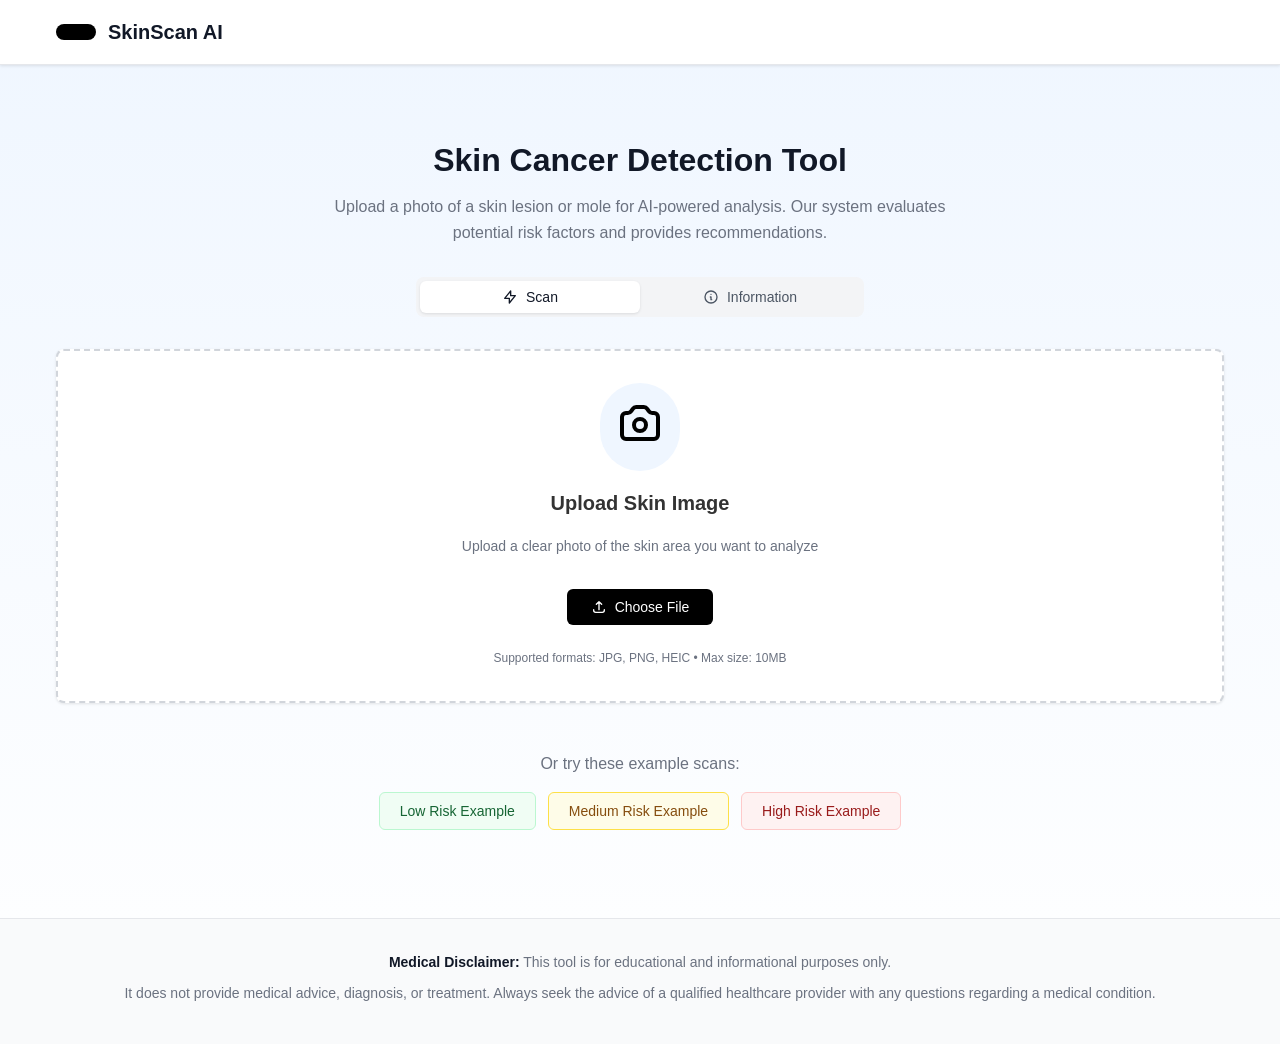
==== frontend/index.html @ e93bbe7e "backend backend is working" ====
<!DOCTYPE html>
<html lang="en">
<head>
    <meta charset="UTF-8">
    <meta name="viewport" content="width=device-width, initial-scale=1.0">
    <title>SkinScan AI - Skin Cancer Detection Tool</title>
    <link rel="stylesheet" href="main.css">
    <link rel='stylesheet' href='https://cdn-uicons.flaticon.com/3.0.0/uicons-thin-rounded/css/uicons-thin-rounded.css'>
    
    
</head>
<body>
    <!-- Header -->
    <header>
        <div class="container">
            <div class="header-content">
                <div class="logo-icon">
                    <i class="fi fi-tr-heart-rate"></i>
                </div>
                <div class="logo-text">
                    <h1>SkinScan AI</h1>
                    <!-- <p>Early Detection, Better Protection</p> -->
                </div>
            </div>
        </div>
    </header>

    <!-- Main Content -->
    <main class="container">
        <div class="page-header">
            <h2>Skin Cancer Detection Tool</h2>
            <p>Upload a photo of a skin lesion or mole for AI-powered analysis. Our system evaluates potential risk factors and provides recommendations.</p>
        </div>

        <div class="tabs">
            <!-- Tab List -->
            <div class="tab-list">
                <button class="tab-button active" data-tab="scan">
                    <svg fill="none" viewBox="0 0 24 24" stroke="currentColor">
                        <path stroke-linecap="round" stroke-linejoin="round" stroke-width="2" d="M13 10V3L4 14h7v7l9-11h-7z" />
                    </svg>
                    Scan
                </button>
                <button class="tab-button" data-tab="info">
                    <svg fill="none" viewBox="0 0 24 24" stroke="currentColor">
                        <path stroke-linecap="round" stroke-linejoin="round" stroke-width="2" d="M13 16h-1v-4h-1m1-4h.01M21 12a9 9 0 11-18 0 9 9 0 0118 0z" />
                    </svg>
                    Information
                </button>
            </div>

            <!-- Scan Tab Content -->
            <div class="tab-content active" id="scan-tab">
                <!-- Upload Section -->
                <div class="card upload-card">
                    <div class="upload-content">
                        <div class="upload-icon-wrapper">
                            <svg fill="none" viewBox="0 0 24 24" stroke="currentColor">
                                <path stroke-linecap="round" stroke-linejoin="round" stroke-width="2" d="M3 9a2 2 0 012-2h.93a2 2 0 001.664-.89l.812-1.22A2 2 0 0110.07 4h3.86a2 2 0 011.664.89l.812 1.22A2 2 0 0018.07 7H19a2 2 0 012 2v9a2 2 0 01-2 2H5a2 2 0 01-2-2V9z" />
                                <path stroke-linecap="round" stroke-linejoin="round" stroke-width="2" d="M15 13a3 3 0 11-6 0 3 3 0 016 0z" />
                            </svg>
                        </div>
                        <div class="upload-text">
                            <h3>Upload Skin Image</h3>
                            <p>Upload a clear photo of the skin area you want to analyze</p>
                        </div>
                        <label for="file-upload">
                            <button class="upload-button" id="upload-btn">
                                <svg fill="none" viewBox="0 0 24 24" stroke="currentColor">
                                    <path stroke-linecap="round" stroke-linejoin="round" stroke-width="2" d="M4 16v1a3 3 0 003 3h10a3 3 0 003-3v-1m-4-8l-4-4m0 0L8 8m4-4v12" />
                                </svg>
                                <span id="upload-btn-text">Choose File</span>
                            </button>
                        </label>
                        <input type="file" id="file-upload" accept="image/*" style="display: none;">
                        <p class="upload-info">Supported formats: JPG, PNG, HEIC • Max size: 10MB</p>
                    </div>
                </div>

                <!-- Example Buttons -->
                <div class="example-section" id="example-section">
                    <p>Or try these example scans:</p>
                    <div class="example-buttons">
                        <button class="example-button low" onclick="loadExample(0)">Low Risk Example</button>
                        <button class="example-button medium" onclick="loadExample(1)">Medium Risk Example</button>
                        <button class="example-button high" onclick="loadExample(2)">High Risk Example</button>
                    </div>
                </div>

                <!-- Loading Spinner -->
                <div id="loading-spinner" class="hidden">
                    <div class="spinner"></div>
                </div>

                <!-- Results Section -->
                <div id="results-section" class="hidden">
                    <!-- Results will be inserted here by JavaScript -->
                </div>
            </div>

            <!-- Info Tab Content -->
            <div class="tab-content" id="info-tab">
                <div class="space-y-6">
                    <!-- ABCDE Rule Card -->
                    <div class="card">
                        <h3>Understanding the ABCDE Rule</h3>
                        <p style="font-size: 0.875rem; color: #6b7280; margin-bottom: 1rem;">Use these warning signs to identify potentially dangerous moles:</p>
                        <div class="abcde-list">
                            <div class="abcde-item">
                                <div class="abcde-letter">A</div>
                                <div class="abcde-content">
                                    <div class="title">Asymmetry</div>
                                    <p class="description">One half of the mole doesn't match the other half</p>
                                </div>
                            </div>
                            <div class="abcde-item">
                                <div class="abcde-letter">B</div>
                                <div class="abcde-content">
                                    <div class="title">Border</div>
                                    <p class="description">Edges are irregular, ragged, notched, or blurred</p>
                                </div>
                            </div>
                            <div class="abcde-item">
                                <div class="abcde-letter">C</div>
                                <div class="abcde-content">
                                    <div class="title">Color</div>
                                    <p class="description">Color is not uniform and may include shades of brown, black, pink, red, white, or blue</p>
                                </div>
                            </div>
                            <div class="abcde-item">
                                <div class="abcde-letter">D</div>
                                <div class="abcde-content">
                                    <div class="title">Diameter</div>
                                    <p class="description">Spot is larger than 6mm across (about ¼ inch – the size of a pencil eraser)</p>
                                </div>
                            </div>
                            <div class="abcde-item">
                                <div class="abcde-letter">E</div>
                                <div class="abcde-content">
                                    <div class="title">Evolving</div>
                                    <p class="description">Mole is changing in size, shape, or color</p>
                                </div>
                            </div>
                        </div>
                    </div>

                    <!-- Prevention Tips Card -->
                    <div class="card">
                        <h3>Prevention Tips</h3>
                        <div class="prevention-grid">
                            <div class="prevention-item">
                                <div class="prevention-icon">
                                    <svg fill="none" viewBox="0 0 24 24" stroke="currentColor">
                                        <path stroke-linecap="round" stroke-linejoin="round" stroke-width="2" d="M12 3v1m0 16v1m9-9h-1M4 12H3m15.364 6.364l-.707-.707M6.343 6.343l-.707-.707m12.728 0l-.707.707M6.343 17.657l-.707.707M16 12a4 4 0 11-8 0 4 4 0 018 0z" />
                                    </svg>
                                </div>
                                <div class="prevention-content">
                                    <div class="title">Sun Protection</div>
                                    <p class="tip">Use broad-spectrum sunscreen with SPF 30+ daily</p>
                                </div>
                            </div>
                            <div class="prevention-item">
                                <div class="prevention-icon">
                                    <svg fill="none" viewBox="0 0 24 24" stroke="currentColor">
                                        <path stroke-linecap="round" stroke-linejoin="round" stroke-width="2" d="M9 12l2 2 4-4m5.618-4.016A11.955 11.955 0 0112 2.944a11.955 11.955 0 01-8.618 3.04A12.02 12.02 0 003 9c0 5.591 3.824 10.29 9 11.622 5.176-1.332 9-6.03 9-11.622 0-1.042-.133-2.052-.382-3.016z" />
                                    </svg>
                                </div>
                                <div class="prevention-content">
                                    <div class="title">Protective Clothing</div>
                                    <p class="tip">Wear hats, sunglasses, and long-sleeved clothing</p>
                                </div>
                            </div>
                            <div class="prevention-item">
                                <div class="prevention-icon">
                                    <svg fill="none" viewBox="0 0 24 24" stroke="currentColor">
                                        <path stroke-linecap="round" stroke-linejoin="round" stroke-width="2" d="M15 12a3 3 0 11-6 0 3 3 0 016 0z" />
                                        <path stroke-linecap="round" stroke-linejoin="round" stroke-width="2" d="M2.458 12C3.732 7.943 7.523 5 12 5c4.478 0 8.268 2.943 9.542 7-1.274 4.057-5.064 7-9.542 7-4.477 0-8.268-2.943-9.542-7z" />
                                    </svg>
                                </div>
                                <div class="prevention-content">
                                    <div class="title">Regular Checks</div>
                                    <p class="tip">Perform monthly self-exams and annual dermatologist visits</p>
                                </div>
                            </div>
                            <div class="prevention-item">
                                <div class="prevention-icon">
                                    <svg fill="none" viewBox="0 0 24 24" stroke="currentColor">
                                        <path stroke-linecap="round" stroke-linejoin="round" stroke-width="2" d="M12 9v2m0 4h.01m-6.938 4h13.856c1.54 0 2.502-1.667 1.732-3L13.732 4c-.77-1.333-2.694-1.333-3.464 0L3.34 16c-.77 1.333.192 3 1.732 3z" />
                                    </svg>
                                </div>
                                <div class="prevention-content">
                                    <div class="title">Avoid Peak Hours</div>
                                    <p class="tip">Stay in shade during 10am-4pm when UV rays are strongest</p>
                                </div>
                            </div>
                        </div>
                    </div>

                    <!-- FAQ Card -->
                    <div class="card">
                        <h3>Frequently Asked Questions</h3>
                        <div class="accordion">
                            <div class="accordion-item">
                                <button class="accordion-button">
                                    <span>How accurate is this detection tool?</span>
                                    <svg fill="none" viewBox="0 0 24 24" stroke="currentColor">
                                        <path stroke-linecap="round" stroke-linejoin="round" stroke-width="2" d="M19 9l-7 7-7-7" />
                                    </svg>
                                </button>
                                <div class="accordion-content">
                                    <div class="accordion-content-inner">
                                        This is a demonstration tool using simulated analysis. Real skin cancer detection requires advanced AI models trained on medical datasets. Always consult a healthcare professional for accurate diagnosis.
                                    </div>
                                </div>
                            </div>
                            <div class="accordion-item">
                                <button class="accordion-button">
                                    <span>When should I see a dermatologist?</span>
                                    <svg fill="none" viewBox="0 0 24 24" stroke="currentColor">
                                        <path stroke-linecap="round" stroke-linejoin="round" stroke-width="2" d="M19 9l-7 7-7-7" />
                                    </svg>
                                </button>
                                <div class="accordion-content">
                                    <div class="accordion-content-inner">
                                        See a dermatologist immediately if you notice any new, changing, or unusual spots on your skin, especially if they exhibit any of the ABCDE warning signs. Early detection is crucial for successful treatment.
                                    </div>
                                </div>
                            </div>
                            <div class="accordion-item">
                                <button class="accordion-button">
                                    <span>What types of skin cancer exist?</span>
                                    <svg fill="none" viewBox="0 0 24 24" stroke="currentColor">
                                        <path stroke-linecap="round" stroke-linejoin="round" stroke-width="2" d="M19 9l-7 7-7-7" />
                                    </svg>
                                </button>
                                <div class="accordion-content">
                                    <div class="accordion-content-inner">
                                        The most common types are Basal Cell Carcinoma (BCC), Squamous Cell Carcinoma (SCC), and Melanoma. Melanoma is the most dangerous but highly treatable when caught early. Regular screenings are essential for early detection.
                                    </div>
                                </div>
                            </div>
                        </div>
                    </div>
                </div>
            </div>
        </div>
    </main>
    <!-- Footer -->
    <footer>
        <div class="container">
            <div class="footer-content">
                <p><strong>Medical Disclaimer:</strong> This tool is for educational and informational purposes only.</p>
                <p>It does not provide medical advice, diagnosis, or treatment. Always seek the advice of a qualified healthcare provider with any questions regarding a medical condition.</p>
            </div>
        </div>
    </footer>
    <script src="script.js"></script>
</body>
</html>
---- frontend/main.css ----
* {
            margin: 0;
            padding: 0;
            box-sizing: border-box;
        }

        body {
            font-family: -apple-system, BlinkMacSystemFont, 'Segoe UI', Roboto, 'Helvetica Neue', Arial, sans-serif;
            line-height: 1.6;
            color: #333;
            background: linear-gradient(180deg, #eff6ff 0%, #ffffff 100%);
            min-height: 100vh;
        }

        .container {
            max-width: 1200px;
            margin: 0 auto;
            padding: 0 1rem;
        }

        /* Header */
        header {
            background: white;
            border-bottom: 1px solid #e5e7eb;
            position: sticky;
            top: 0;
            z-index: 100;
            box-shadow: 0 1px 3px rgba(0, 0, 0, 0.1);
        }

        .header-content {
            display: flex;
            align-items: center;
            gap: 0.75rem;
            padding: 1rem 0;
        }

        .logo-icon {
            padding: 0.5rem;
            background: #000000;
            color: white;
            border-radius: 0.5rem;
            display: flex;
            align-items: center;
            justify-content: center;
            width: 2.5rem;
        }
        
        .logo-text h1 {
            font-size: 1.25rem;
            color: #111827;
        }

        .logo-text p {
            font-size: 0.75rem;
            color: #6b7280;
        }

        /* Main Content */
        main {
            padding: 2rem 0;
        }

        .page-header {
            margin-top: 70px;
            text-align: center;
            margin-bottom: 2rem;
        }

        .page-header h2 {
            font-size: 2rem;
            margin-bottom: 0.5rem;
            color: #111827;
        }

        .page-header p {
            color: #6b7280;
            max-width: 42rem;
            margin: 0 auto;
        }

        /* Tabs */
        .tabs {
            margin: 2rem 0;
        }

        .tab-list {
            display: grid;
            grid-template-columns: repeat(2, 1fr);
            max-width: 28rem;
            margin: 0 auto 2rem;
            background: #f3f4f6;
            border-radius: 0.5rem;
            padding: 0.25rem;
        }

        .tab-button {
            padding: 0.5rem 1rem;
            border: none;
            background: transparent;
            cursor: pointer;
            border-radius: 0.375rem;
            font-size: 0.875rem;
            display: flex;
            align-items: center;
            justify-content: center;
            gap: 0.5rem;
            transition: all 0.2s;
            color: #4b5563;
        }

        .tab-button svg {
            width: 1rem;
            height: 1rem;
        }

        .tab-button.active {
            background: white;
            color: #111827;
            box-shadow: 0 1px 3px rgba(0, 0, 0, 0.1);
        }

        .tab-content {
            display: none;
        }

        .tab-content.active {
            display: block;
        }

        /* Cards */
        .card {
            background: white;
            border-radius: 0.5rem;
            box-shadow: 0 1px 3px rgba(0, 0, 0, 0.1);
            border: 1px solid #e5e7eb;
            padding: 1.5rem;
            margin-bottom: 1.5rem;
        }

        /* Upload Section */
        .upload-card {
            border: 2px dashed #d1d5db;
            padding: 2rem;
        }

        .upload-content {
            display: flex;
            flex-direction: column;
            align-items: center;
            justify-content: center;
            gap: 1rem;
        }

        .upload-icon-wrapper {
            padding: 1rem;
            background: #eff6ff;
            border-radius: 9999px;
        }

        .upload-icon-wrapper svg {
            width: 3rem;
            height: 3rem;
            color: #000000;
        }

        .upload-text {
            text-align: center;
        }

        .upload-text h3 {
            font-size: 1.25rem;
            margin-bottom: 0.5rem;
        }

        .upload-text p {
            font-size: 0.875rem;
            color: #6b7280;
            margin-bottom: 1rem;
        }

        .upload-button {
            padding: 0.625rem 1.5rem;
            background: #000000;
            color: white;
            border: none;
            border-radius: 0.375rem;
            font-size: 0.875rem;
            cursor: pointer;
            display: inline-flex;
            align-items: center;
            gap: 0.5rem;
            transition: background 0.2s;
        }

        .upload-button:hover {
            background: #555555;
            color: #ffffff;
        }

        .upload-button:disabled {
            opacity: 0.6;
            cursor: not-allowed;
        }

        .upload-button svg {
            width: 1rem;
            height: 1rem;
        }

        .upload-info {
            font-size: 0.75rem;
            color: #6b7280;
            margin-top: 0.5rem;
        }

        /* Example Buttons */
        .example-section {
            text-align: center;
            padding: 1.5rem 0;
        }

        .example-section p {
            color: #6b7280;
            margin-bottom: 1rem;
        }

        .example-buttons {
            display: flex;
            flex-wrap: wrap;
            justify-content: center;
            gap: 0.75rem;
        }

        .example-button {
            padding: 0.625rem 1.25rem;
            border: 1px solid;
            border-radius: 0.375rem;
            background: white;
            cursor: pointer;
            font-size: 0.875rem;
            transition: all 0.2s;
        }

        .example-button.low {
            background: #f0fdf4;
            border-color: #bbf7d0;
            color: #166534;
        }

        .example-button.low:hover {
            background: #dcfce7;
        }

        .example-button.medium {
            background: #fefce8;
            border-color: #fde047;
            color: #854d0e;
        }

        .example-button.medium:hover {
            background: #fef9c3;
        }

        .example-button.high {
            background: #fef2f2;
            border-color: #fecaca;
            color: #991b1b;
        }

        .example-button.high:hover {
            background: #fee2e2;
        }

        /* Analysis Results */
        .results-grid {
            display: grid;
            grid-template-columns: 1fr;
            gap: 1.5rem;
            margin-bottom: 1.5rem;
        }

        @media (min-width: 768px) {
            .results-grid {
                grid-template-columns: repeat(2, 1fr);
            }
        }

        .results-image {
            width: 100%;
            height: 16rem;
            object-fit: cover;
            border-radius: 0.5rem;
            border: 1px solid #e5e7eb;
        }

        .results-details {
            display: flex;
            flex-direction: column;
            gap: 1rem;
        }

        .risk-header {
            display: flex;
            align-items: center;
            justify-content: space-between;
            margin-bottom: 0.5rem;
        }

        .risk-header span {
            font-size: 0.875rem;
        }

        .badge {
            padding: 0.25rem 0.75rem;
            border-radius: 0.25rem;
            font-size: 0.75rem;
            font-weight: 600;
        }

        .badge.low {
            background: #dcfce7;
            color: #166534;
        }

        .badge.medium,
        .badge.high {
            background: #fee2e2;
            color: #991b1b;
        }

        .risk-box {
            padding: 1rem;
            border-radius: 0.5rem;
            border: 2px solid;
            display: flex;
            align-items: center;
            gap: 0.75rem;
        }

        .risk-box.low {
            background: #f0fdf4;
            border-color: #bbf7d0;
            color: #166534;
        }

        .risk-box.medium {
            background: #fefce8;
            border-color: #fde047;
            color: #854d0e;
        }

        .risk-box.high {
            background: #fef2f2;
            border-color: #fecaca;
            color: #991b1b;
        }

        .risk-box svg {
            width: 1.25rem;
            height: 1.25rem;
        }

        .confidence-bar {
            margin-bottom: 0.5rem;
        }

        .confidence-header {
            display: flex;
            justify-content: space-between;
            margin-bottom: 0.5rem;
            font-size: 0.875rem;
        }

        .progress-bar {
            width: 100%;
            height: 0.5rem;
            background: #e5e7eb;
            border-radius: 9999px;
            overflow: hidden;
        }

        .progress-fill {
            height: 100%;
            background: #2563eb;
            transition: width 0.5s ease;
        }

        .features span {
            font-size: 0.875rem;
            display: block;
            margin-bottom: 0.5rem;
        }

        .features-tags {
            display: flex;
            flex-wrap: wrap;
            gap: 0.5rem;
        }

        .feature-tag {
            padding: 0.375rem 0.75rem;
            background: white;
            border: 1px solid #d1d5db;
            border-radius: 0.25rem;
            font-size: 0.875rem;
        }

        /* Alert */
        .alert {
            padding: 1rem;
            border-radius: 0.5rem;
            border: 1px solid;
            margin-bottom: 1.5rem;
            display: flex;
            gap: 0.75rem;
        }

        .alert svg {
            width: 1rem;
            height: 1rem;
            flex-shrink: 0;
            margin-top: 0.125rem;
        }

        .alert-content h4 {
            font-size: 0.875rem;
            margin-bottom: 0.25rem;
            font-weight: 600;
        }

        .alert-content p {
            font-size: 0.875rem;
        }

        .alert.info {
            background: #eff6ff;
            border-color: #bfdbfe;
            color: #1e40af;
        }

        .alert.warning {
            background: #fef2f2;
            border-color: #fecaca;
            color: #991b1b;
        }

        /* Info Section */
        .card h3 {
            font-size: 1.25rem;
            margin-bottom: 1rem;
        }

        .abcde-list {
            display: flex;
            flex-direction: column;
            gap: 0.75rem;
        }

        .abcde-item {
            display: flex;
            gap: 0.75rem;
        }

        .abcde-letter {
            flex-shrink: 0;
            width: 2.5rem;
            height: 2.5rem;
            background: #dbeafe;
            border-radius: 9999px;
            display: flex;
            align-items: center;
            justify-content: center;
            color: #1e40af;
            font-weight: 600;
        }

        .abcde-content .title {
            font-size: 0.875rem;
            margin-bottom: 0.25rem;
            font-weight: 500;
        }

        .abcde-content .description {
            font-size: 0.75rem;
            color: #6b7280;
        }

        .prevention-grid {
            display: grid;
            grid-template-columns: 1fr;
            gap: 1rem;
        }

        @media (min-width: 640px) {
            .prevention-grid {
                grid-template-columns: repeat(2, 1fr);
            }
        }

        .prevention-item {
            display: flex;
            gap: 0.75rem;
            padding: 0.75rem;
            background: #f9fafb;
            border-radius: 0.5rem;
        }

        .prevention-icon {
            flex-shrink: 0;
        }

        .prevention-icon svg {
            width: 1.25rem;
            height: 1.25rem;
            color: #2563eb;
        }

        .prevention-content .title {
            font-size: 0.875rem;
            margin-bottom: 0.25rem;
            font-weight: 500;
        }

        .prevention-content .tip {
            font-size: 0.75rem;
            color: #6b7280;
        }

        /* Accordion */
        .accordion {
            border: 1px solid #e5e7eb;
            border-radius: 0.5rem;
            overflow: hidden;
        }

        .accordion-item {
            border-bottom: 1px solid #e5e7eb;
        }

        .accordion-item:last-child {
            border-bottom: none;
        }

        .accordion-button {
            width: 100%;
            padding: 1rem;
            background: white;
            border: none;
            text-align: left;
            cursor: pointer;
            display: flex;
            justify-content: space-between;
            align-items: center;
            font-size: 0.875rem;
            font-weight: 500;
        }

        .accordion-button:hover {
            background: #f9fafb;
        }

        .accordion-button svg {
            width: 1rem;
            height: 1rem;
            transition: transform 0.2s;
        }

        .accordion-button.active svg {
            transform: rotate(180deg);
        }

        .accordion-content {
            max-height: 0;
            overflow: hidden;
            transition: max-height 0.3s ease;
        }

        .accordion-content-inner {
            padding: 0 1rem 1rem;
            color: #6b7280;
            font-size: 0.875rem;
        }

        /* Footer */
        footer {
            background: #f9fafb;
            border-top: 1px solid #e5e7eb;
            margin-top: 4rem;
        }

        .footer-content {
            padding: 2rem 0;
            text-align: center;
            font-size: 0.875rem;
            color: #6b7280;
        }

        .footer-content p {
            margin-bottom: 0.5rem;
        }

        .footer-content strong {
            color: #111827;
        }

        /* Loading Spinner */
        .spinner {
            border: 3px solid #f3f4f6;
            border-top: 3px solid #2563eb;
            border-radius: 50%;
            width: 2rem;
            height: 2rem;
            animation: spin 1s linear infinite;
            margin: 2rem auto;
        }

        @keyframes spin {
            0% { transform: rotate(0deg); }
            100% { transform: rotate(360deg); }
        }

        /* Utility Classes */
        .hidden {
            display: none !important;
        }

        .space-y-6 > * + * {
            margin-top: 1.5rem;
        }

        /* Toast Notification */
        .toast {
            position: fixed;
            bottom: 2rem;
            right: 2rem;
            background: white;
            border-radius: 0.5rem;
            box-shadow: 0 10px 25px rgba(0, 0, 0, 0.1);
            padding: 1rem 1.5rem;
            display: flex;
            align-items: center;
            gap: 0.75rem;
            z-index: 1000;
            animation: slideIn 0.3s ease;
        }

        @keyframes slideIn {
            from {
                transform: translateX(100%);
                opacity: 0;
            }
            to {
                transform: translateX(0);
                opacity: 1;
            }
        }

        .toast svg {
            width: 1.25rem;
            height: 1.25rem;
        }

        .toast.info svg {
            color: #2563eb;
        }

        .toast.success svg {
            color: #16a34a;
        }

        .toast-content .toast-title {
            font-weight: 600;
            font-size: 0.875rem;
        }

        .toast-content .toast-description {
            font-size: 0.75rem;
            color: #6b7280;
        }
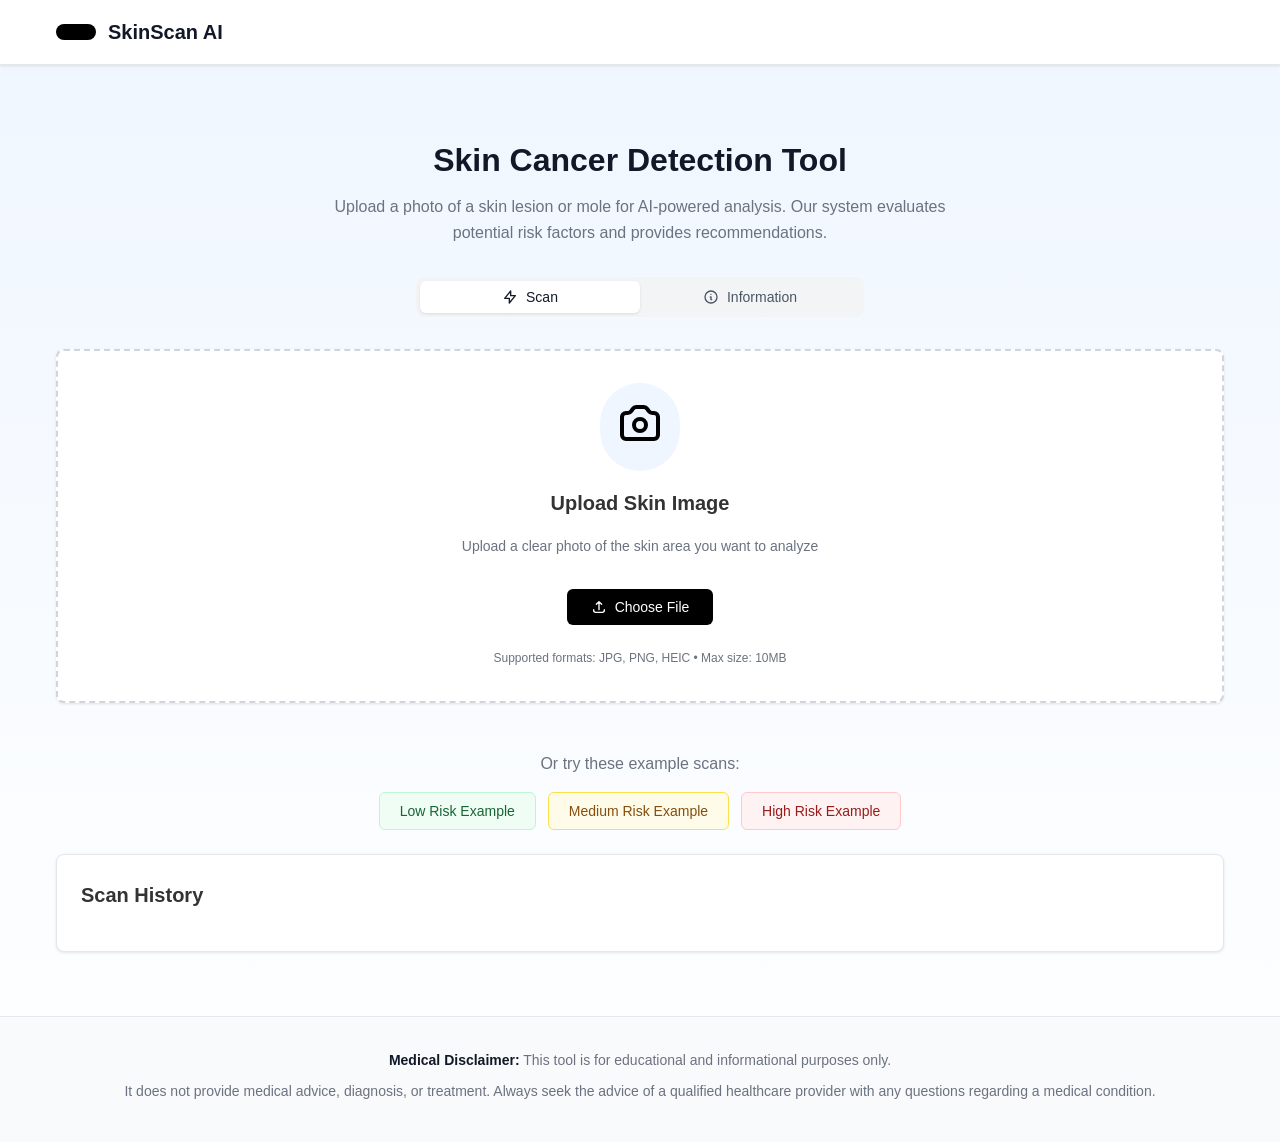
==== commit 5d65c7a0: "deploy" ====
--- a/frontend/index.html
+++ b/frontend/index.html
@@ -64,14 +64,12 @@
                             <h3>Upload Skin Image</h3>
                             <p>Upload a clear photo of the skin area you want to analyze</p>
                         </div>
-                        <label for="file-upload">
                             <button class="upload-button" id="upload-btn">
                                 <svg fill="none" viewBox="0 0 24 24" stroke="currentColor">
                                     <path stroke-linecap="round" stroke-linejoin="round" stroke-width="2" d="M4 16v1a3 3 0 003 3h10a3 3 0 003-3v-1m-4-8l-4-4m0 0L8 8m4-4v12" />
                                 </svg>
-                                <span id="upload-btn-text">Choose File</span>
+                                <span type="button" id="upload-btn-text">Choose File</span>
                             </button>
-                        </label>
                         <input type="file" id="file-upload" accept="image/*" style="display: none;">
                         <p class="upload-info">Supported formats: JPG, PNG, HEIC • Max size: 10MB</p>
                     </div>
@@ -96,11 +94,93 @@
                 <div id="results-section" class="hidden">
                     <!-- Results will be inserted here by JavaScript -->
                 </div>
+                <div class="card" id="history-section">
+                    <h3>Scan History</h3>
+                    <div id="history-list"></div>
+                </div>
             </div>
 
             <!-- Info Tab Content -->
             <div class="tab-content" id="info-tab">
                 <div class="space-y-6">
+                    <div class="card">
+                    <h3>Common Types of Skin Cancer</h3>
+                    <p style="font-size:0.9rem;color:#6b7280;margin-bottom:20px;">
+                        The three most common types of skin cancer include Basal Cell Carcinoma, Squamous Cell Carcinoma, and Melanoma.
+                    </p>
+
+                    <div class="cancer-grid">
+
+                        <!-- Basal Cell Carcinoma -->
+                        <div class="cancer-card">
+                            <img src="images/bcc1.jpeg" class="cancer-img">
+
+                            <div class="cancer-body">
+                                <h4>Basal Cell Carcinoma (BCC)</h4>
+
+                                <p>
+                                    Basal cell carcinoma is the most common type of skin cancer. 
+                                    It grows slowly and rarely spreads to other parts of the body.
+                                </p>
+
+                                <ul>
+                                    <li>Small shiny bump on skin</li>
+                                    <li>Pink or red patch</li>
+                                    <li>Bleeding or scabbing sore</li>
+                                </ul>
+
+                                <span class="cancer-tag low">Low Metastasis Risk</span>
+                            </div>
+                        </div>
+
+
+                        <!-- Squamous Cell Carcinoma -->
+                        <div class="cancer-card">
+                            <img src="images/scc1.jpeg" class="cancer-img">
+
+                            <div class="cancer-body">
+                                <h4>Squamous Cell Carcinoma (SCC)</h4>
+
+                                <p>
+                                    Squamous cell carcinoma develops in the outer layer of the skin. 
+                                    It can spread if not treated early.
+                                </p>
+
+                                <ul>
+                                    <li>Rough scaly patch</li>
+                                    <li>Open sore that does not heal</li>
+                                    <li>Red firm nodule</li>
+                                </ul>
+
+                                <span class="cancer-tag medium">Moderate Risk</span>
+                            </div>
+                        </div>
+
+
+                        <!-- Melanoma -->
+                        <div class="cancer-card">
+                            <img src="images/melanoma1.jpeg" class="cancer-img">
+
+                            <div class="cancer-body">
+                                <h4>Melanoma</h4>
+
+                                <p>
+                                    Melanoma is the most dangerous form of skin cancer. 
+                                    It can spread quickly to other organs if not detected early.
+                                </p>
+
+                                <ul>
+                                    <li>Irregular mole shape</li>
+                                    <li>Multiple colors</li>
+                                    <li>Changing size or appearance</li>
+                                </ul>
+
+                                <span class="cancer-tag high">High Risk</span>
+                            </div>
+                        </div>
+
+                    </div>
+                </div>
                     <!-- ABCDE Rule Card -->
                     <div class="card">
                         <h3>Understanding the ABCDE Rule</h3>
--- a/frontend/main.css
+++ b/frontend/main.css
@@ -288,16 +288,24 @@
 
         .results-image {
             width: 100%;
-            height: 16rem;
+            height: 100%;
             object-fit: cover;
             border-radius: 0.5rem;
             border: 1px solid #e5e7eb;
         }
+        
 
         .results-details {
             display: flex;
             flex-direction: column;
             gap: 1rem;
+        }
+
+        .gradcam-image {
+            width: 100%;
+            height: 100%;   /* make taller */
+            object-fit: cover;
+            border-radius: 12px;
         }
 
         .risk-header {
@@ -678,3 +686,79 @@
             font-size: 0.75rem;
             color: #6b7280;
         }
+
+        /* Cancer Cards */
+
+.cancer-grid{
+    display:grid;
+    grid-template-columns:repeat(auto-fit,minmax(260px,1fr));
+    gap:20px;
+}
+
+.cancer-card{
+    border-radius:12px;
+    overflow:hidden;
+    border:1px solid #e5e7eb;
+    background:white;
+    transition:0.2s;
+}
+
+.cancer-card:hover{
+    transform:translateY(-4px);
+    box-shadow:0 8px 20px rgba(0,0,0,0.08);
+}
+
+.cancer-img{
+    width:100%;
+    height:160px;
+    object-fit:cover;
+}
+
+.cancer-body{
+    padding:16px;
+}
+
+.cancer-body h4{
+    margin-bottom:8px;
+    font-size:16px;
+}
+
+.cancer-body p{
+    font-size:13px;
+    color:#4b5563;
+    margin-bottom:10px;
+}
+
+.cancer-body ul{
+    padding-left:16px;
+    margin-bottom:10px;
+    font-size:13px;
+    color:#374151;
+}
+
+.cancer-tag{
+    font-size:12px;
+    padding:4px 10px;
+    border-radius:20px;
+    font-weight:600;
+}
+
+.cancer-tag.low{
+    background:#dcfce7;
+    color:#166534;
+}
+
+.cancer-tag.medium{
+    background:#fef9c3;
+    color:#92400e;
+}
+
+.cancer-tag.high{
+    background:#fee2e2;
+    color:#991b1b;
+}
+
+#history-list {
+    max-height: 300px;
+    overflow-y: auto;
+}
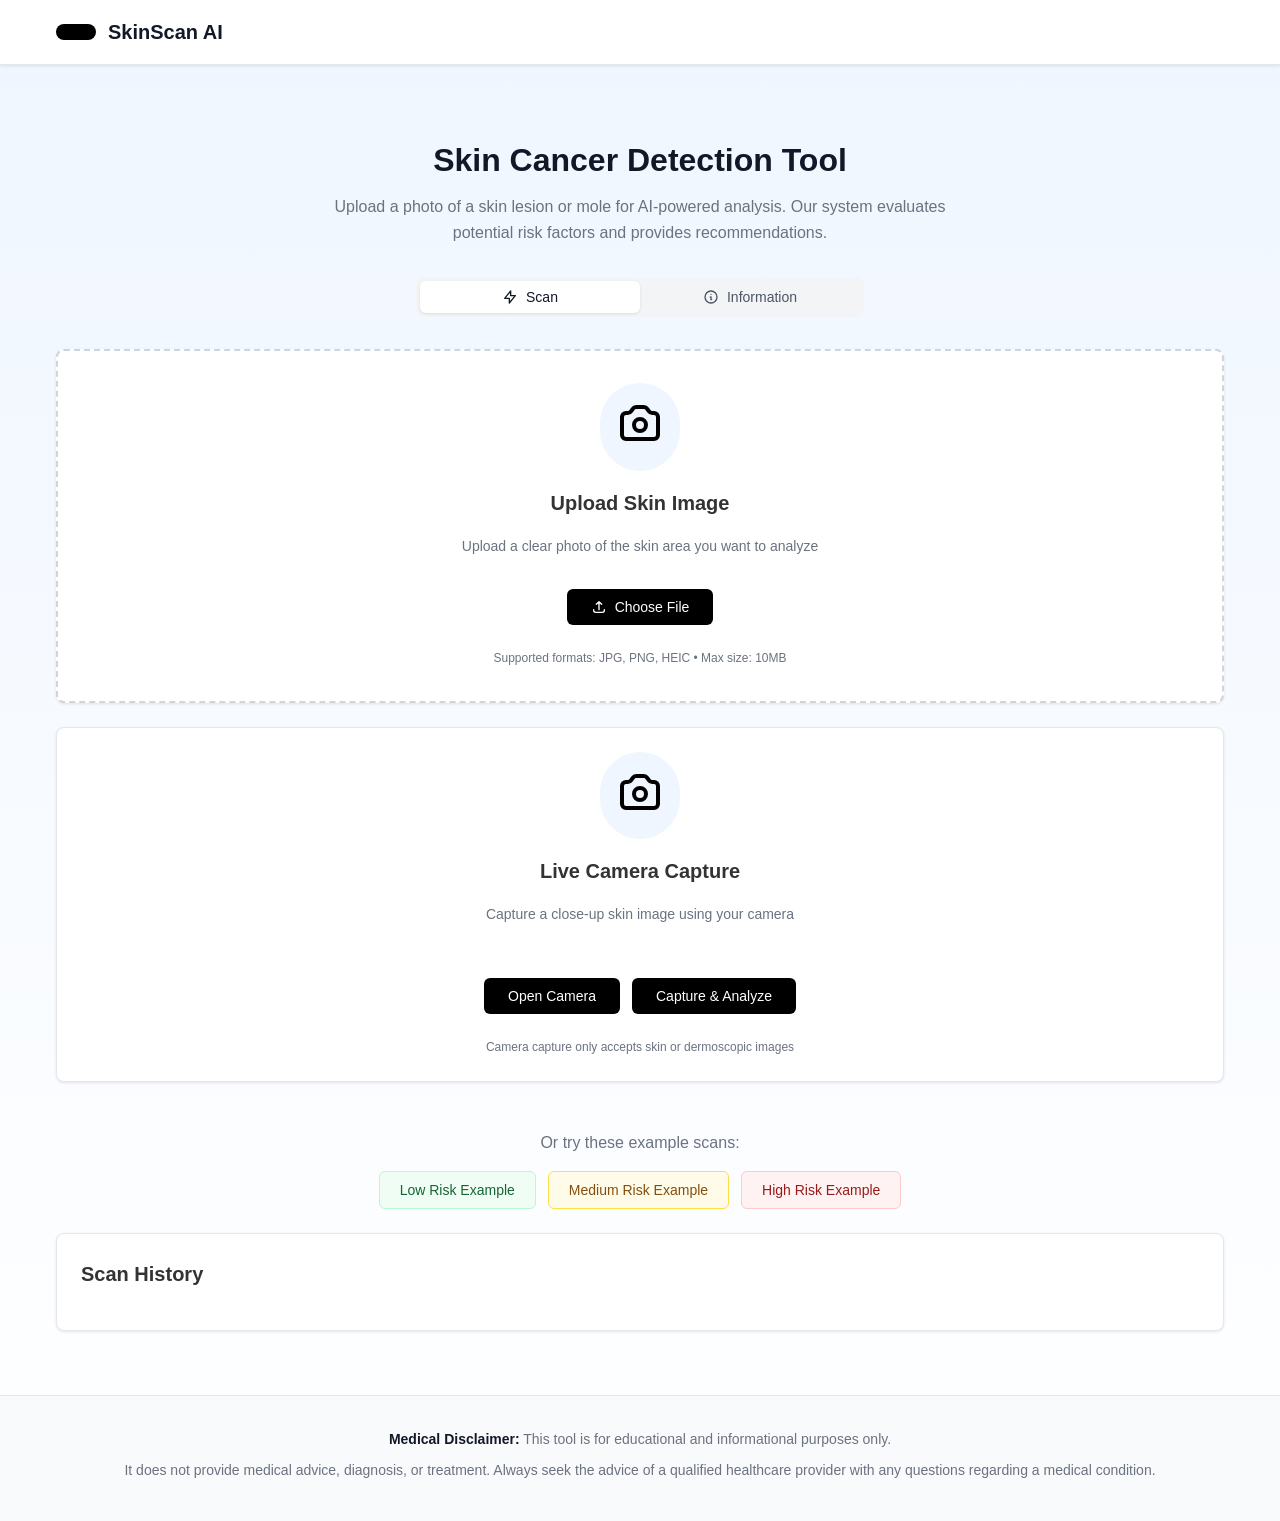
==== commit f4e3546d: "update" ====
--- a/frontend/index.html
+++ b/frontend/index.html
@@ -75,6 +75,66 @@
                     </div>
                 </div>
 
+                <!-- Camera Capture Section -->
+                <div class="card camera-card">
+
+                    <div class="upload-content">
+
+                        <div class="upload-icon-wrapper">
+                            <svg fill="none" viewBox="0 0 24 24" stroke="currentColor">
+                                <path stroke-linecap="round" stroke-linejoin="round" stroke-width="2"
+                                    d="M3 9a2 2 0 012-2h.93a2 2 0 001.664-.89l.812-1.22A2 2 0 0110.07 4h3.86a2 2 0 011.664.89l.812 1.22A2 2 0 0018.07 7H19a2 2 0 012 2v9a2 2 0 01-2 2H5a2 2 0 01-2-2V9z" />
+                                <path stroke-linecap="round" stroke-linejoin="round" stroke-width="2"
+                                    d="M15 13a3 3 0 11-6 0 3 3 0 016 0z" />
+                            </svg>
+                        </div>
+
+                        <div class="upload-text">
+                            <h3>Live Camera Capture</h3>
+                            <p>Capture a close-up skin image using your camera</p>
+                        </div>
+
+                        <video
+                            id="camera"
+                            autoplay
+                            playsinline
+                            style="
+                                width:100%;
+                                max-width:420px;
+                                border-radius:16px;
+                                margin-top:20px;
+                                background:#000;
+                                display:none;
+                            "
+                        ></video>
+
+                        <canvas
+                            id="snapshotCanvas"
+                            width="224"
+                            height="224"
+                            style="display:none;"
+                        ></canvas>
+
+                        <div style="margin-top:20px; display:flex; gap:12px; flex-wrap:wrap; justify-content:center;">
+
+                            <button class="upload-button" id="startCameraBtn">
+                                Open Camera
+                            </button>
+
+                            <button class="upload-button" id="captureBtn">
+                                Capture & Analyze
+                            </button>
+
+                        </div>
+
+                        <p class="upload-info">
+                            Camera capture only accepts skin or dermoscopic images
+                        </p>
+
+                    </div>
+
+                </div>
+
                 <!-- Example Buttons -->
                 <div class="example-section" id="example-section">
                     <p>Or try these example scans:</p>
--- a/frontend/main.css
+++ b/frontend/main.css
@@ -286,13 +286,6 @@
             }
         }
 
-        .results-image {
-            width: 100%;
-            height: 100%;
-            object-fit: cover;
-            border-radius: 0.5rem;
-            border: 1px solid #e5e7eb;
-        }
         
 
         .results-details {
@@ -761,4 +754,53 @@
 #history-list {
     max-height: 300px;
     overflow-y: auto;
+}
+
+.image-container {
+    position: relative;
+    width: 100%;
+    max-width: 450px;
+    overflow: hidden;
+}
+
+.image-container img {
+    width: 100%;
+    height: auto;
+    display: block;
+}
+
+.gradcam-overlay {
+    position: absolute;
+    top: 0;
+    left: 0;
+
+    width: 100%;
+    height: 100%;
+
+
+    opacity: 0;
+    transition: opacity 0.3s ease;
+
+    z-index: 2;
+}
+
+.results-image {
+    width: 100%;
+    height: auto;
+    display: block;
+}
+
+/* Button */
+.toggle-btn {
+    margin-top: 10px;
+    padding: 6px 12px;
+    background: #111827;
+    color: white;
+    border: none;
+    border-radius: 6px;
+    cursor: pointer;
+}
+
+.toggle-btn:hover {
+    background: #374151;
 }
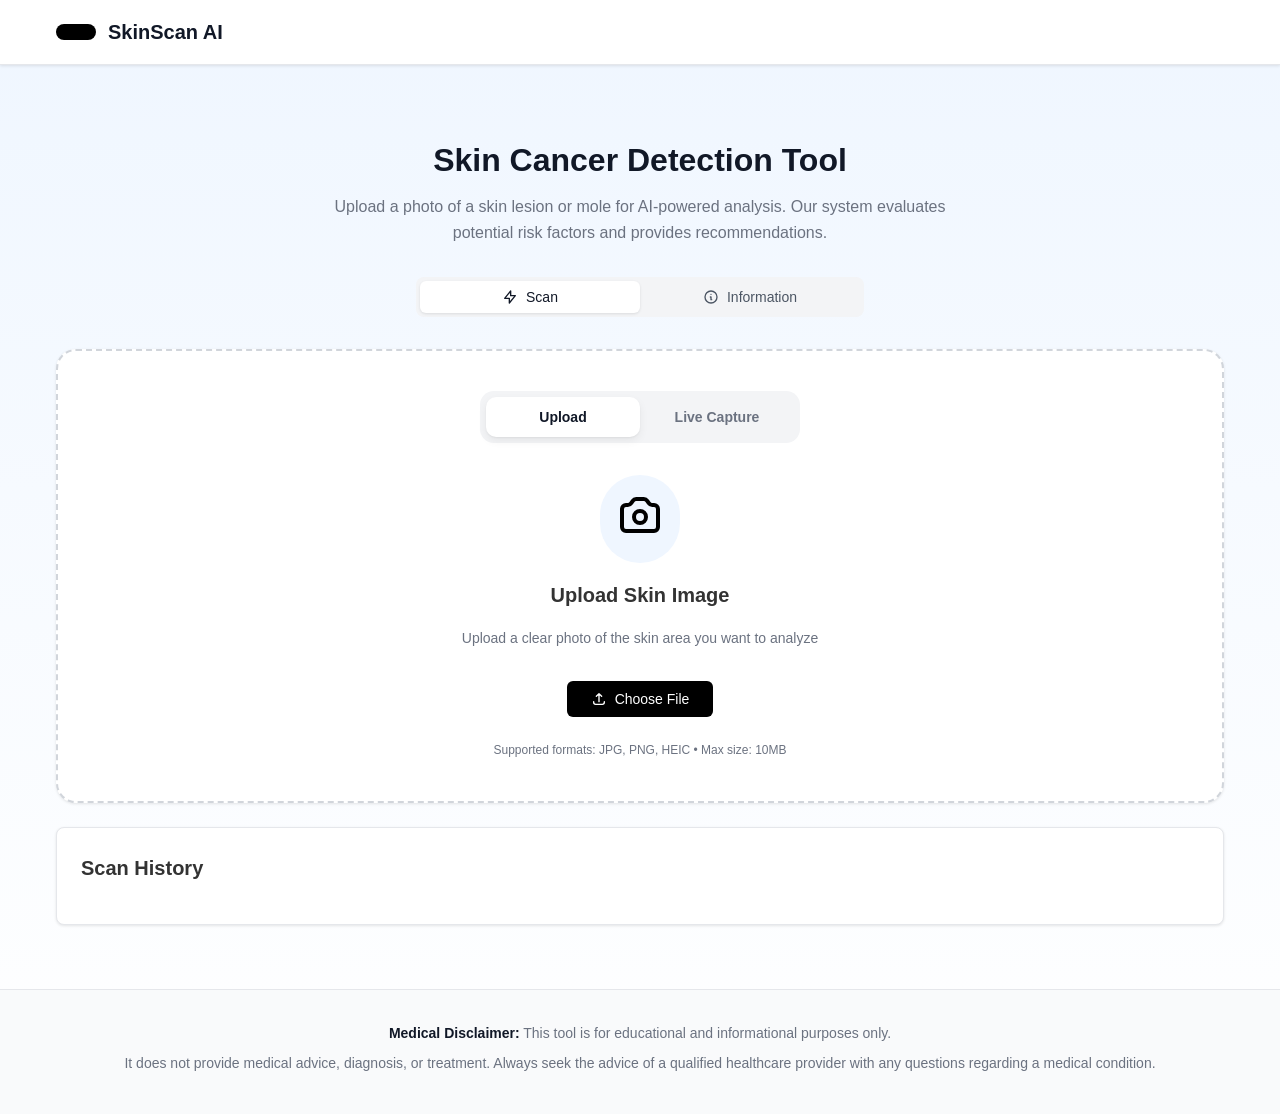
==== commit f34e9fc6: "update" ====
--- a/frontend/index.html
+++ b/frontend/index.html
@@ -1,400 +1,655 @@
-<!DOCTYPE html>
+<!doctype html>
 <html lang="en">
-<head>
-    <meta charset="UTF-8">
-    <meta name="viewport" content="width=device-width, initial-scale=1.0">
+  <head>
+    <meta charset="UTF-8" />
+    <meta name="viewport" content="width=device-width, initial-scale=1.0" />
     <title>SkinScan AI - Skin Cancer Detection Tool</title>
-    <link rel="stylesheet" href="main.css">
-    <link rel='stylesheet' href='https://cdn-uicons.flaticon.com/3.0.0/uicons-thin-rounded/css/uicons-thin-rounded.css'>
-    
-    
-</head>
-<body>
+    <link rel="stylesheet" href="main.css" />
+    <link
+      rel="stylesheet"
+      href="https://cdn-uicons.flaticon.com/3.0.0/uicons-thin-rounded/css/uicons-thin-rounded.css"
+    />
+  </head>
+  <body>
     <!-- Header -->
     <header>
-        <div class="container">
-            <div class="header-content">
-                <div class="logo-icon">
-                    <i class="fi fi-tr-heart-rate"></i>
-                </div>
-                <div class="logo-text">
-                    <h1>SkinScan AI</h1>
-                    <!-- <p>Early Detection, Better Protection</p> -->
-                </div>
-            </div>
+      <div class="container">
+        <div class="header-content">
+          <div class="logo-icon">
+            <i class="fi fi-tr-heart-rate"></i>
+          </div>
+          <div class="logo-text">
+            <h1>SkinScan AI</h1>
+            <!-- <p>Early Detection, Better Protection</p> -->
+          </div>
         </div>
+      </div>
     </header>
+
+    <div id="errorModal" class="error-modal hidden">
+      <div class="error-popup">
+        <div class="error-icon">
+          <svg fill="none" viewBox="0 0 24 24" stroke="currentColor">
+            <path
+              stroke-linecap="round"
+              stroke-linejoin="round"
+              stroke-width="2"
+              d="M12 9v2m0 4h.01m-6.938 4h13.856c1.54 0 2.502-1.667 1.732-3L13.732 4c-.77-1.333-2.694-1.333-3.464 0L3.34 16c-.77 1.333.192 3 1.732 3z"
+            />
+          </svg>
+        </div>
+
+        <h3>Scan Error</h3>
+
+        <p id="errorMessage">Error message here</p>
+
+        <div class="error-actions">
+          <button id="errorActionBtn" class="hidden">Enable Camera</button>
+
+          <button id="closeErrorBtn">Close</button>
+        </div>
+      </div>
+    </div>
 
     <!-- Main Content -->
     <main class="container">
-        <div class="page-header">
-            <h2>Skin Cancer Detection Tool</h2>
-            <p>Upload a photo of a skin lesion or mole for AI-powered analysis. Our system evaluates potential risk factors and provides recommendations.</p>
+      <div class="page-header">
+        <h2>Skin Cancer Detection Tool</h2>
+        <p>
+          Upload a photo of a skin lesion or mole for AI-powered analysis. Our
+          system evaluates potential risk factors and provides recommendations.
+        </p>
+      </div>
+
+      <div class="tabs">
+        <!-- Tab List -->
+        <div class="tab-list">
+          <button class="tab-button active" data-tab="scan">
+            <svg fill="none" viewBox="0 0 24 24" stroke="currentColor">
+              <path
+                stroke-linecap="round"
+                stroke-linejoin="round"
+                stroke-width="2"
+                d="M13 10V3L4 14h7v7l9-11h-7z"
+              />
+            </svg>
+            Scan
+          </button>
+          <button class="tab-button" data-tab="info">
+            <svg fill="none" viewBox="0 0 24 24" stroke="currentColor">
+              <path
+                stroke-linecap="round"
+                stroke-linejoin="round"
+                stroke-width="2"
+                d="M13 16h-1v-4h-1m1-4h.01M21 12a9 9 0 11-18 0 9 9 0 0118 0z"
+              />
+            </svg>
+            Information
+          </button>
         </div>
 
-        <div class="tabs">
-            <!-- Tab List -->
-            <div class="tab-list">
-                <button class="tab-button active" data-tab="scan">
-                    <svg fill="none" viewBox="0 0 24 24" stroke="currentColor">
-                        <path stroke-linecap="round" stroke-linejoin="round" stroke-width="2" d="M13 10V3L4 14h7v7l9-11h-7z" />
-                    </svg>
-                    Scan
+        <!-- Scan Tab Content -->
+        <div class="tab-content active" id="scan-tab">
+          <!-- Unified Upload + Camera Card -->
+          <div class="card upload-card">
+            <!-- SWITCH -->
+            <div class="scan-switch">
+              <button class="scan-switch-btn active" id="uploadModeBtn">
+                Upload
+              </button>
+
+              <button class="scan-switch-btn" id="cameraModeBtn">
+                Live Capture
+              </button>
+            </div>
+
+            <div class="upload-content">
+              <!-- ICON -->
+              <div class="upload-icon-wrapper">
+                <svg fill="none" viewBox="0 0 24 24" stroke="currentColor">
+                  <path
+                    stroke-linecap="round"
+                    stroke-linejoin="round"
+                    stroke-width="2"
+                    d="M3 9a2 2 0 012-2h.93a2 2 0 001.664-.89l.812-1.22A2 2 0 0110.07 4h3.86a2 2 0 011.664.89l.812 1.22A2 2 0 0018.07 7H19a2 2 0 012 2v9a2 2 0 01-2 2H5a2 2 0 01-2-2V9z"
+                  />
+                  <path
+                    stroke-linecap="round"
+                    stroke-linejoin="round"
+                    stroke-width="2"
+                    d="M15 13a3 3 0 11-6 0 3 3 0 016 0z"
+                  />
+                </svg>
+              </div>
+
+              <!-- TEXT -->
+              <div class="upload-text">
+                <h3 id="modeTitle">Upload Skin Image</h3>
+
+                <p id="modeDescription">
+                  Upload a clear photo of the skin area you want to analyze
+                </p>
+              </div>
+
+              <!-- FILE UPLOAD -->
+              <div id="uploadSection">
+                <button class="upload-button" id="upload-btn">
+                  <svg fill="none" viewBox="0 0 24 24" stroke="currentColor">
+                    <path
+                      stroke-linecap="round"
+                      stroke-linejoin="round"
+                      stroke-width="2"
+                      d="M4 16v1a3 3 0 003 3h10a3 3 0 003-3v-1m-4-8l-4-4m0 0L8 8m4-4v12"
+                    />
+                  </svg>
+
+                  <span id="upload-btn-text"> Choose File </span>
                 </button>
-                <button class="tab-button" data-tab="info">
-                    <svg fill="none" viewBox="0 0 24 24" stroke="currentColor">
-                        <path stroke-linecap="round" stroke-linejoin="round" stroke-width="2" d="M13 16h-1v-4h-1m1-4h.01M21 12a9 9 0 11-18 0 9 9 0 0118 0z" />
-                    </svg>
-                    Information
-                </button>
+
+                <input
+                  type="file"
+                  id="file-upload"
+                  accept="image/*"
+                  style="display: none"
+                />
+              </div>
+
+              <!-- CAMERA -->
+              <!-- CAMERA -->
+              <div id="cameraSection" class="hidden">
+                <!-- LIVE CAMERA HEADER -->
+                <div class="camera-live-header">
+                  <div class="camera-live-badge">
+                    <svg fill="none" viewBox="0 0 24 24" stroke="currentColor">
+                      <path
+                        stroke-linecap="round"
+                        stroke-linejoin="round"
+                        stroke-width="2"
+                        d="
+                        M4 8V6a2 2 0 012-2h2
+                        M16 4h2a2 2 0 012 2v2
+                        M20 16v2a2 2 0 01-2 2h-2
+                        M8 20H6a2 2 0 01-2-2v-2
+                    "
+                      />
+                    </svg>
+
+                    <span> Live Skin Detection </span>
+                  </div>
+                </div>
+
+                <div class="camera-preview-wrapper">
+                  <video id="camera" autoplay playsinline></video>
+
+                  <canvas id="snapshotCanvas" style="display: none"></canvas>
+                </div>
+
+                <div class="camera-buttons">
+                  <button class="upload-button" id="captureBtn">Capture</button>
+
+                  <button class="upload-button" id="analyzeBtn" disabled>
+                    Analyze
+                  </button>
+                </div>
+              </div>
+
+              <p class="upload-info" id="modeInfo">
+                Supported formats: JPG, PNG, HEIC • Max size: 10MB
+              </p>
             </div>
-
-            <!-- Scan Tab Content -->
-            <div class="tab-content active" id="scan-tab">
-                <!-- Upload Section -->
-                <div class="card upload-card">
-                    <div class="upload-content">
-                        <div class="upload-icon-wrapper">
-                            <svg fill="none" viewBox="0 0 24 24" stroke="currentColor">
-                                <path stroke-linecap="round" stroke-linejoin="round" stroke-width="2" d="M3 9a2 2 0 012-2h.93a2 2 0 001.664-.89l.812-1.22A2 2 0 0110.07 4h3.86a2 2 0 011.664.89l.812 1.22A2 2 0 0018.07 7H19a2 2 0 012 2v9a2 2 0 01-2 2H5a2 2 0 01-2-2V9z" />
-                                <path stroke-linecap="round" stroke-linejoin="round" stroke-width="2" d="M15 13a3 3 0 11-6 0 3 3 0 016 0z" />
-                            </svg>
-                        </div>
-                        <div class="upload-text">
-                            <h3>Upload Skin Image</h3>
-                            <p>Upload a clear photo of the skin area you want to analyze</p>
-                        </div>
-                            <button class="upload-button" id="upload-btn">
-                                <svg fill="none" viewBox="0 0 24 24" stroke="currentColor">
-                                    <path stroke-linecap="round" stroke-linejoin="round" stroke-width="2" d="M4 16v1a3 3 0 003 3h10a3 3 0 003-3v-1m-4-8l-4-4m0 0L8 8m4-4v12" />
-                                </svg>
-                                <span type="button" id="upload-btn-text">Choose File</span>
-                            </button>
-                        <input type="file" id="file-upload" accept="image/*" style="display: none;">
-                        <p class="upload-info">Supported formats: JPG, PNG, HEIC • Max size: 10MB</p>
-                    </div>
-                </div>
-
-                <!-- Camera Capture Section -->
-                <div class="card camera-card">
-
-                    <div class="upload-content">
-
-                        <div class="upload-icon-wrapper">
-                            <svg fill="none" viewBox="0 0 24 24" stroke="currentColor">
-                                <path stroke-linecap="round" stroke-linejoin="round" stroke-width="2"
-                                    d="M3 9a2 2 0 012-2h.93a2 2 0 001.664-.89l.812-1.22A2 2 0 0110.07 4h3.86a2 2 0 011.664.89l.812 1.22A2 2 0 0018.07 7H19a2 2 0 012 2v9a2 2 0 01-2 2H5a2 2 0 01-2-2V9z" />
-                                <path stroke-linecap="round" stroke-linejoin="round" stroke-width="2"
-                                    d="M15 13a3 3 0 11-6 0 3 3 0 016 0z" />
-                            </svg>
-                        </div>
-
-                        <div class="upload-text">
-                            <h3>Live Camera Capture</h3>
-                            <p>Capture a close-up skin image using your camera</p>
-                        </div>
-
-                        <video
-                            id="camera"
-                            autoplay
-                            playsinline
-                            style="
-                                width:100%;
-                                max-width:420px;
-                                border-radius:16px;
-                                margin-top:20px;
-                                background:#000;
-                                display:none;
-                            "
-                        ></video>
-
-                        <canvas
-                            id="snapshotCanvas"
-                            width="224"
-                            height="224"
-                            style="display:none;"
-                        ></canvas>
-
-                        <div style="margin-top:20px; display:flex; gap:12px; flex-wrap:wrap; justify-content:center;">
-
-                            <button class="upload-button" id="startCameraBtn">
-                                Open Camera
-                            </button>
-
-                            <button class="upload-button" id="captureBtn">
-                                Capture & Analyze
-                            </button>
-
-                        </div>
-
-                        <p class="upload-info">
-                            Camera capture only accepts skin or dermoscopic images
-                        </p>
-
-                    </div>
-
-                </div>
-
-                <!-- Example Buttons -->
-                <div class="example-section" id="example-section">
-                    <p>Or try these example scans:</p>
-                    <div class="example-buttons">
-                        <button class="example-button low" onclick="loadExample(0)">Low Risk Example</button>
-                        <button class="example-button medium" onclick="loadExample(1)">Medium Risk Example</button>
-                        <button class="example-button high" onclick="loadExample(2)">High Risk Example</button>
-                    </div>
-                </div>
-
-                <!-- Loading Spinner -->
-                <div id="loading-spinner" class="hidden">
-                    <div class="spinner"></div>
-                </div>
-
-                <!-- Results Section -->
-                <div id="results-section" class="hidden">
-                    <!-- Results will be inserted here by JavaScript -->
-                </div>
-                <div class="card" id="history-section">
-                    <h3>Scan History</h3>
-                    <div id="history-list"></div>
-                </div>
+          </div>
+
+          <!-- Loading Spinner -->
+          <div id="loading-spinner" class="hidden">
+            <div class="spinner"></div>
+          </div>
+
+          <!-- Results Section -->
+          <div id="results-section" class="hidden">
+            <!-- Results will be inserted here by JavaScript -->
+          </div>
+          <div class="card" id="history-section">
+            <h3>Scan History</h3>
+            <div id="history-list"></div>
+          </div>
+        </div>
+
+        <!-- Info Tab Content -->
+        <div class="tab-content" id="info-tab">
+          <div class="space-y-6">
+            <div class="card">
+              <!-- =========================================
+     BENIGN SECTION
+========================================= -->
+
+              <div style="margin-bottom: 40px">
+                <h3
+                  style="margin-bottom: 10px; color: #166534; font-size: 1.3rem"
+                >
+                  Benign Skin Lesions
+                </h3>
+
+                <p
+                  style="color: #6b7280; margin-bottom: 20px; font-size: 0.9rem"
+                >
+                  These lesions are usually non-cancerous and generally
+                  harmless, though monitoring changes is still important.
+                </p>
+
+                <div class="cancer-grid">
+                  <!-- Dermatofibroma -->
+                  <div class="cancer-card">
+                    <img src="images/dermatofibra1.jpg" class="cancer-img" />
+
+                    <div class="cancer-body">
+                      <h4>Dermatofibroma</h4>
+
+                      <p>
+                        Dermatofibroma is a common benign skin growth that
+                        usually appears as a small firm bump.
+                      </p>
+
+                      <ul>
+                        <li>Firm raised bump</li>
+                        <li>Brown or reddish color</li>
+                        <li>Usually harmless</li>
+                      </ul>
+
+                      <span class="cancer-tag low"> Benign Lesion </span>
+                    </div>
+                  </div>
+
+                  <!-- Nevus -->
+                  <div class="cancer-card">
+                    <img src="images/nevus1.webp" class="cancer-img" />
+
+                    <div class="cancer-body">
+                      <h4>Nevus (Mole)</h4>
+
+                      <p>
+                        A nevus is commonly called a mole and is usually benign.
+                        Most remain stable over time.
+                      </p>
+
+                      <ul>
+                        <li>Round or oval shape</li>
+                        <li>Uniform color</li>
+                        <li>Stable appearance</li>
+                      </ul>
+
+                      <span class="cancer-tag low"> Low Risk </span>
+                    </div>
+                  </div>
+
+                  <div class="cancer-card">
+                    <img
+                      src="images/seborrheic-keratoses.avif"
+                      class="cancer-img"
+                    />
+
+                    <div class="cancer-body">
+                      <h4>Pigmented Benign Keratosis</h4>
+
+                      <p>
+                        Pigmented Benign Keratosis, also called seborrheic
+                        keratosis, is a common noncancerous skin growth with a
+                        waxy or scaly appearance.
+                      </p>
+
+                      <ul>
+                        <li>Waxy or rough texture</li>
+                        <li>Brown, black, or tan color</li>
+                        <li>Often appears with aging</li>
+                      </ul>
+
+                      <span class="cancer-tag low"> Benign Lesion </span>
+                    </div>
+                  </div>
+                </div>
+              </div>
+
+              <!-- =========================================
+     MALIGNANT SECTION
+========================================= -->
+
+              <div>
+                <h3
+                  style="margin-bottom: 10px; color: #991b1b; font-size: 1.3rem"
+                >
+                  Malignant & Precancerous Skin Lesions
+                </h3>
+
+                <p
+                  style="color: #6b7280; margin-bottom: 20px; font-size: 0.9rem"
+                >
+                  These lesions may become cancerous or spread if left
+                  untreated. Early detection is very important.
+                </p>
+
+                <div class="cancer-grid">
+                  <!-- BCC -->
+                  <div class="cancer-card">
+                    <img src="images/bcc1.jpeg" class="cancer-img" />
+
+                    <div class="cancer-body">
+                      <h4>Basal Cell Carcinoma (BCC)</h4>
+
+                      <p>
+                        Basal cell carcinoma is the most common skin cancer. It
+                        grows slowly and rarely spreads.
+                      </p>
+
+                      <ul>
+                        <li>Shiny bump</li>
+                        <li>Pink or red patch</li>
+                        <li>Bleeding sore</li>
+                      </ul>
+
+                      <span class="cancer-tag low"> Low Metastasis Risk </span>
+                    </div>
+                  </div>
+
+                  <!-- SCC -->
+                  <div class="cancer-card">
+                    <img src="images/scc1.jpeg" class="cancer-img" />
+
+                    <div class="cancer-body">
+                      <h4>Squamous Cell Carcinoma (SCC)</h4>
+
+                      <p>
+                        SCC develops in the outer skin layer and can spread if
+                        untreated.
+                      </p>
+
+                      <ul>
+                        <li>Scaly patch</li>
+                        <li>Open sore</li>
+                        <li>Red nodule</li>
+                      </ul>
+
+                      <span class="cancer-tag medium"> Moderate Risk </span>
+                    </div>
+                  </div>
+
+                  <!-- Melanoma -->
+                  <div class="cancer-card">
+                    <img src="images/melanoma1.jpeg" class="cancer-img" />
+
+                    <div class="cancer-body">
+                      <h4>Melanoma</h4>
+
+                      <p>
+                        Melanoma is the most dangerous type of skin cancer and
+                        may spread rapidly.
+                      </p>
+
+                      <ul>
+                        <li>Irregular shape</li>
+                        <li>Multiple colors</li>
+                        <li>Changing appearance</li>
+                      </ul>
+
+                      <span class="cancer-tag high"> High Risk </span>
+                    </div>
+                  </div>
+
+                  <!-- AK -->
+                  <div class="cancer-card">
+                    <img src="images/ak_1.jpg" class="cancer-img" />
+
+                    <div class="cancer-body">
+                      <h4>Actinic Keratosis (AK)</h4>
+
+                      <p>
+                        AK is a rough scaly patch caused by sun damage and may
+                        become cancerous.
+                      </p>
+
+                      <ul>
+                        <li>Scaly texture</li>
+                        <li>Pink or brown patch</li>
+                        <li>Sun-exposed areas</li>
+                      </ul>
+
+                      <span class="cancer-tag medium"> Precancerous </span>
+                    </div>
+                  </div>
+                </div>
+              </div>
             </div>
-
-            <!-- Info Tab Content -->
-            <div class="tab-content" id="info-tab">
-                <div class="space-y-6">
-                    <div class="card">
-                    <h3>Common Types of Skin Cancer</h3>
-                    <p style="font-size:0.9rem;color:#6b7280;margin-bottom:20px;">
-                        The three most common types of skin cancer include Basal Cell Carcinoma, Squamous Cell Carcinoma, and Melanoma.
-                    </p>
-
-                    <div class="cancer-grid">
-
-                        <!-- Basal Cell Carcinoma -->
-                        <div class="cancer-card">
-                            <img src="images/bcc1.jpeg" class="cancer-img">
-
-                            <div class="cancer-body">
-                                <h4>Basal Cell Carcinoma (BCC)</h4>
-
-                                <p>
-                                    Basal cell carcinoma is the most common type of skin cancer. 
-                                    It grows slowly and rarely spreads to other parts of the body.
-                                </p>
-
-                                <ul>
-                                    <li>Small shiny bump on skin</li>
-                                    <li>Pink or red patch</li>
-                                    <li>Bleeding or scabbing sore</li>
-                                </ul>
-
-                                <span class="cancer-tag low">Low Metastasis Risk</span>
-                            </div>
-                        </div>
-
-
-                        <!-- Squamous Cell Carcinoma -->
-                        <div class="cancer-card">
-                            <img src="images/scc1.jpeg" class="cancer-img">
-
-                            <div class="cancer-body">
-                                <h4>Squamous Cell Carcinoma (SCC)</h4>
-
-                                <p>
-                                    Squamous cell carcinoma develops in the outer layer of the skin. 
-                                    It can spread if not treated early.
-                                </p>
-
-                                <ul>
-                                    <li>Rough scaly patch</li>
-                                    <li>Open sore that does not heal</li>
-                                    <li>Red firm nodule</li>
-                                </ul>
-
-                                <span class="cancer-tag medium">Moderate Risk</span>
-                            </div>
-                        </div>
-
-
-                        <!-- Melanoma -->
-                        <div class="cancer-card">
-                            <img src="images/melanoma1.jpeg" class="cancer-img">
-
-                            <div class="cancer-body">
-                                <h4>Melanoma</h4>
-
-                                <p>
-                                    Melanoma is the most dangerous form of skin cancer. 
-                                    It can spread quickly to other organs if not detected early.
-                                </p>
-
-                                <ul>
-                                    <li>Irregular mole shape</li>
-                                    <li>Multiple colors</li>
-                                    <li>Changing size or appearance</li>
-                                </ul>
-
-                                <span class="cancer-tag high">High Risk</span>
-                            </div>
-                        </div>
-
-                    </div>
-                </div>
-                    <!-- ABCDE Rule Card -->
-                    <div class="card">
-                        <h3>Understanding the ABCDE Rule</h3>
-                        <p style="font-size: 0.875rem; color: #6b7280; margin-bottom: 1rem;">Use these warning signs to identify potentially dangerous moles:</p>
-                        <div class="abcde-list">
-                            <div class="abcde-item">
-                                <div class="abcde-letter">A</div>
-                                <div class="abcde-content">
-                                    <div class="title">Asymmetry</div>
-                                    <p class="description">One half of the mole doesn't match the other half</p>
-                                </div>
-                            </div>
-                            <div class="abcde-item">
-                                <div class="abcde-letter">B</div>
-                                <div class="abcde-content">
-                                    <div class="title">Border</div>
-                                    <p class="description">Edges are irregular, ragged, notched, or blurred</p>
-                                </div>
-                            </div>
-                            <div class="abcde-item">
-                                <div class="abcde-letter">C</div>
-                                <div class="abcde-content">
-                                    <div class="title">Color</div>
-                                    <p class="description">Color is not uniform and may include shades of brown, black, pink, red, white, or blue</p>
-                                </div>
-                            </div>
-                            <div class="abcde-item">
-                                <div class="abcde-letter">D</div>
-                                <div class="abcde-content">
-                                    <div class="title">Diameter</div>
-                                    <p class="description">Spot is larger than 6mm across (about ¼ inch – the size of a pencil eraser)</p>
-                                </div>
-                            </div>
-                            <div class="abcde-item">
-                                <div class="abcde-letter">E</div>
-                                <div class="abcde-content">
-                                    <div class="title">Evolving</div>
-                                    <p class="description">Mole is changing in size, shape, or color</p>
-                                </div>
-                            </div>
-                        </div>
-                    </div>
-
-                    <!-- Prevention Tips Card -->
-                    <div class="card">
-                        <h3>Prevention Tips</h3>
-                        <div class="prevention-grid">
-                            <div class="prevention-item">
-                                <div class="prevention-icon">
-                                    <svg fill="none" viewBox="0 0 24 24" stroke="currentColor">
-                                        <path stroke-linecap="round" stroke-linejoin="round" stroke-width="2" d="M12 3v1m0 16v1m9-9h-1M4 12H3m15.364 6.364l-.707-.707M6.343 6.343l-.707-.707m12.728 0l-.707.707M6.343 17.657l-.707.707M16 12a4 4 0 11-8 0 4 4 0 018 0z" />
-                                    </svg>
-                                </div>
-                                <div class="prevention-content">
-                                    <div class="title">Sun Protection</div>
-                                    <p class="tip">Use broad-spectrum sunscreen with SPF 30+ daily</p>
-                                </div>
-                            </div>
-                            <div class="prevention-item">
-                                <div class="prevention-icon">
-                                    <svg fill="none" viewBox="0 0 24 24" stroke="currentColor">
-                                        <path stroke-linecap="round" stroke-linejoin="round" stroke-width="2" d="M9 12l2 2 4-4m5.618-4.016A11.955 11.955 0 0112 2.944a11.955 11.955 0 01-8.618 3.04A12.02 12.02 0 003 9c0 5.591 3.824 10.29 9 11.622 5.176-1.332 9-6.03 9-11.622 0-1.042-.133-2.052-.382-3.016z" />
-                                    </svg>
-                                </div>
-                                <div class="prevention-content">
-                                    <div class="title">Protective Clothing</div>
-                                    <p class="tip">Wear hats, sunglasses, and long-sleeved clothing</p>
-                                </div>
-                            </div>
-                            <div class="prevention-item">
-                                <div class="prevention-icon">
-                                    <svg fill="none" viewBox="0 0 24 24" stroke="currentColor">
-                                        <path stroke-linecap="round" stroke-linejoin="round" stroke-width="2" d="M15 12a3 3 0 11-6 0 3 3 0 016 0z" />
-                                        <path stroke-linecap="round" stroke-linejoin="round" stroke-width="2" d="M2.458 12C3.732 7.943 7.523 5 12 5c4.478 0 8.268 2.943 9.542 7-1.274 4.057-5.064 7-9.542 7-4.477 0-8.268-2.943-9.542-7z" />
-                                    </svg>
-                                </div>
-                                <div class="prevention-content">
-                                    <div class="title">Regular Checks</div>
-                                    <p class="tip">Perform monthly self-exams and annual dermatologist visits</p>
-                                </div>
-                            </div>
-                            <div class="prevention-item">
-                                <div class="prevention-icon">
-                                    <svg fill="none" viewBox="0 0 24 24" stroke="currentColor">
-                                        <path stroke-linecap="round" stroke-linejoin="round" stroke-width="2" d="M12 9v2m0 4h.01m-6.938 4h13.856c1.54 0 2.502-1.667 1.732-3L13.732 4c-.77-1.333-2.694-1.333-3.464 0L3.34 16c-.77 1.333.192 3 1.732 3z" />
-                                    </svg>
-                                </div>
-                                <div class="prevention-content">
-                                    <div class="title">Avoid Peak Hours</div>
-                                    <p class="tip">Stay in shade during 10am-4pm when UV rays are strongest</p>
-                                </div>
-                            </div>
-                        </div>
-                    </div>
-
-                    <!-- FAQ Card -->
-                    <div class="card">
-                        <h3>Frequently Asked Questions</h3>
-                        <div class="accordion">
-                            <div class="accordion-item">
-                                <button class="accordion-button">
-                                    <span>How accurate is this detection tool?</span>
-                                    <svg fill="none" viewBox="0 0 24 24" stroke="currentColor">
-                                        <path stroke-linecap="round" stroke-linejoin="round" stroke-width="2" d="M19 9l-7 7-7-7" />
-                                    </svg>
-                                </button>
-                                <div class="accordion-content">
-                                    <div class="accordion-content-inner">
-                                        This is a demonstration tool using simulated analysis. Real skin cancer detection requires advanced AI models trained on medical datasets. Always consult a healthcare professional for accurate diagnosis.
-                                    </div>
-                                </div>
-                            </div>
-                            <div class="accordion-item">
-                                <button class="accordion-button">
-                                    <span>When should I see a dermatologist?</span>
-                                    <svg fill="none" viewBox="0 0 24 24" stroke="currentColor">
-                                        <path stroke-linecap="round" stroke-linejoin="round" stroke-width="2" d="M19 9l-7 7-7-7" />
-                                    </svg>
-                                </button>
-                                <div class="accordion-content">
-                                    <div class="accordion-content-inner">
-                                        See a dermatologist immediately if you notice any new, changing, or unusual spots on your skin, especially if they exhibit any of the ABCDE warning signs. Early detection is crucial for successful treatment.
-                                    </div>
-                                </div>
-                            </div>
-                            <div class="accordion-item">
-                                <button class="accordion-button">
-                                    <span>What types of skin cancer exist?</span>
-                                    <svg fill="none" viewBox="0 0 24 24" stroke="currentColor">
-                                        <path stroke-linecap="round" stroke-linejoin="round" stroke-width="2" d="M19 9l-7 7-7-7" />
-                                    </svg>
-                                </button>
-                                <div class="accordion-content">
-                                    <div class="accordion-content-inner">
-                                        The most common types are Basal Cell Carcinoma (BCC), Squamous Cell Carcinoma (SCC), and Melanoma. Melanoma is the most dangerous but highly treatable when caught early. Regular screenings are essential for early detection.
-                                    </div>
-                                </div>
-                            </div>
-                        </div>
-                    </div>
-                </div>
+            <!-- ABCDE Rule Card -->
+            <div class="card">
+              <h3>Understanding the ABCDE Rule</h3>
+              <p
+                style="font-size: 0.875rem; color: #6b7280; margin-bottom: 1rem"
+              >
+                Use these warning signs to identify potentially dangerous moles:
+              </p>
+              <div class="abcde-list">
+                <div class="abcde-item">
+                  <div class="abcde-letter">A</div>
+                  <div class="abcde-content">
+                    <div class="title">Asymmetry</div>
+                    <p class="description">
+                      One half of the mole doesn't match the other half
+                    </p>
+                  </div>
+                </div>
+                <div class="abcde-item">
+                  <div class="abcde-letter">B</div>
+                  <div class="abcde-content">
+                    <div class="title">Border</div>
+                    <p class="description">
+                      Edges are irregular, ragged, notched, or blurred
+                    </p>
+                  </div>
+                </div>
+                <div class="abcde-item">
+                  <div class="abcde-letter">C</div>
+                  <div class="abcde-content">
+                    <div class="title">Color</div>
+                    <p class="description">
+                      Color is not uniform and may include shades of brown,
+                      black, pink, red, white, or blue
+                    </p>
+                  </div>
+                </div>
+                <div class="abcde-item">
+                  <div class="abcde-letter">D</div>
+                  <div class="abcde-content">
+                    <div class="title">Diameter</div>
+                    <p class="description">
+                      Spot is larger than 6mm across (about ¼ inch – the size of
+                      a pencil eraser)
+                    </p>
+                  </div>
+                </div>
+                <div class="abcde-item">
+                  <div class="abcde-letter">E</div>
+                  <div class="abcde-content">
+                    <div class="title">Evolving</div>
+                    <p class="description">
+                      Mole is changing in size, shape, or color
+                    </p>
+                  </div>
+                </div>
+              </div>
             </div>
+
+            <!-- Prevention Tips Card -->
+            <div class="card">
+              <h3>Prevention Tips</h3>
+              <div class="prevention-grid">
+                <div class="prevention-item">
+                  <div class="prevention-icon">
+                    <svg fill="none" viewBox="0 0 24 24" stroke="currentColor">
+                      <path
+                        stroke-linecap="round"
+                        stroke-linejoin="round"
+                        stroke-width="2"
+                        d="M12 3v1m0 16v1m9-9h-1M4 12H3m15.364 6.364l-.707-.707M6.343 6.343l-.707-.707m12.728 0l-.707.707M6.343 17.657l-.707.707M16 12a4 4 0 11-8 0 4 4 0 018 0z"
+                      />
+                    </svg>
+                  </div>
+                  <div class="prevention-content">
+                    <div class="title">Sun Protection</div>
+                    <p class="tip">
+                      Use broad-spectrum sunscreen with SPF 30+ daily
+                    </p>
+                  </div>
+                </div>
+                <div class="prevention-item">
+                  <div class="prevention-icon">
+                    <svg fill="none" viewBox="0 0 24 24" stroke="currentColor">
+                      <path
+                        stroke-linecap="round"
+                        stroke-linejoin="round"
+                        stroke-width="2"
+                        d="M9 12l2 2 4-4m5.618-4.016A11.955 11.955 0 0112 2.944a11.955 11.955 0 01-8.618 3.04A12.02 12.02 0 003 9c0 5.591 3.824 10.29 9 11.622 5.176-1.332 9-6.03 9-11.622 0-1.042-.133-2.052-.382-3.016z"
+                      />
+                    </svg>
+                  </div>
+                  <div class="prevention-content">
+                    <div class="title">Protective Clothing</div>
+                    <p class="tip">
+                      Wear hats, sunglasses, and long-sleeved clothing
+                    </p>
+                  </div>
+                </div>
+                <div class="prevention-item">
+                  <div class="prevention-icon">
+                    <svg fill="none" viewBox="0 0 24 24" stroke="currentColor">
+                      <path
+                        stroke-linecap="round"
+                        stroke-linejoin="round"
+                        stroke-width="2"
+                        d="M15 12a3 3 0 11-6 0 3 3 0 016 0z"
+                      />
+                      <path
+                        stroke-linecap="round"
+                        stroke-linejoin="round"
+                        stroke-width="2"
+                        d="M2.458 12C3.732 7.943 7.523 5 12 5c4.478 0 8.268 2.943 9.542 7-1.274 4.057-5.064 7-9.542 7-4.477 0-8.268-2.943-9.542-7z"
+                      />
+                    </svg>
+                  </div>
+                  <div class="prevention-content">
+                    <div class="title">Regular Checks</div>
+                    <p class="tip">
+                      Perform monthly self-exams and annual dermatologist visits
+                    </p>
+                  </div>
+                </div>
+                <div class="prevention-item">
+                  <div class="prevention-icon">
+                    <svg fill="none" viewBox="0 0 24 24" stroke="currentColor">
+                      <path
+                        stroke-linecap="round"
+                        stroke-linejoin="round"
+                        stroke-width="2"
+                        d="M12 9v2m0 4h.01m-6.938 4h13.856c1.54 0 2.502-1.667 1.732-3L13.732 4c-.77-1.333-2.694-1.333-3.464 0L3.34 16c-.77 1.333.192 3 1.732 3z"
+                      />
+                    </svg>
+                  </div>
+                  <div class="prevention-content">
+                    <div class="title">Avoid Peak Hours</div>
+                    <p class="tip">
+                      Stay in shade during 10am-4pm when UV rays are strongest
+                    </p>
+                  </div>
+                </div>
+              </div>
+            </div>
+
+            <!-- FAQ Card -->
+            <div class="card">
+              <h3>Frequently Asked Questions</h3>
+              <div class="accordion">
+                <div class="accordion-item">
+                  <button class="accordion-button">
+                    <span>How accurate is this detection tool?</span>
+                    <svg fill="none" viewBox="0 0 24 24" stroke="currentColor">
+                      <path
+                        stroke-linecap="round"
+                        stroke-linejoin="round"
+                        stroke-width="2"
+                        d="M19 9l-7 7-7-7"
+                      />
+                    </svg>
+                  </button>
+                  <div class="accordion-content">
+                    <div class="accordion-content-inner">
+                      This is a demonstration tool using simulated analysis.
+                      Real skin cancer detection requires advanced AI models
+                      trained on medical datasets. Always consult a healthcare
+                      professional for accurate diagnosis.
+                    </div>
+                  </div>
+                </div>
+                <div class="accordion-item">
+                  <button class="accordion-button">
+                    <span>When should I see a dermatologist?</span>
+                    <svg fill="none" viewBox="0 0 24 24" stroke="currentColor">
+                      <path
+                        stroke-linecap="round"
+                        stroke-linejoin="round"
+                        stroke-width="2"
+                        d="M19 9l-7 7-7-7"
+                      />
+                    </svg>
+                  </button>
+                  <div class="accordion-content">
+                    <div class="accordion-content-inner">
+                      See a dermatologist immediately if you notice any new,
+                      changing, or unusual spots on your skin, especially if
+                      they exhibit any of the ABCDE warning signs. Early
+                      detection is crucial for successful treatment.
+                    </div>
+                  </div>
+                </div>
+                <div class="accordion-item">
+                  <button class="accordion-button">
+                    <span>What types of skin cancer exist?</span>
+                    <svg fill="none" viewBox="0 0 24 24" stroke="currentColor">
+                      <path
+                        stroke-linecap="round"
+                        stroke-linejoin="round"
+                        stroke-width="2"
+                        d="M19 9l-7 7-7-7"
+                      />
+                    </svg>
+                  </button>
+                  <div class="accordion-content">
+                    <div class="accordion-content-inner">
+                      The most common types are Basal Cell Carcinoma (BCC),
+                      Squamous Cell Carcinoma (SCC), and Melanoma. Melanoma is
+                      the most dangerous but highly treatable when caught early.
+                      Regular screenings are essential for early detection.
+                    </div>
+                  </div>
+                </div>
+              </div>
+            </div>
+          </div>
         </div>
+      </div>
     </main>
     <!-- Footer -->
     <footer>
-        <div class="container">
-            <div class="footer-content">
-                <p><strong>Medical Disclaimer:</strong> This tool is for educational and informational purposes only.</p>
-                <p>It does not provide medical advice, diagnosis, or treatment. Always seek the advice of a qualified healthcare provider with any questions regarding a medical condition.</p>
-            </div>
+      <div class="container">
+        <div class="footer-content">
+          <p>
+            <strong>Medical Disclaimer:</strong> This tool is for educational
+            and informational purposes only.
+          </p>
+          <p>
+            It does not provide medical advice, diagnosis, or treatment. Always
+            seek the advice of a qualified healthcare provider with any
+            questions regarding a medical condition.
+          </p>
         </div>
+      </div>
     </footer>
     <script src="script.js"></script>
-</body>
+  </body>
 </html>
-
--- a/frontend/main.css
+++ b/frontend/main.css
@@ -1,806 +1,1491 @@
-      * {
-            margin: 0;
-            padding: 0;
-            box-sizing: border-box;
-        }
-
-        body {
-            font-family: -apple-system, BlinkMacSystemFont, 'Segoe UI', Roboto, 'Helvetica Neue', Arial, sans-serif;
-            line-height: 1.6;
-            color: #333;
-            background: linear-gradient(180deg, #eff6ff 0%, #ffffff 100%);
-            min-height: 100vh;
-        }
-
-        .container {
-            max-width: 1200px;
-            margin: 0 auto;
-            padding: 0 1rem;
-        }
-
-        /* Header */
-        header {
-            background: white;
-            border-bottom: 1px solid #e5e7eb;
-            position: sticky;
-            top: 0;
-            z-index: 100;
-            box-shadow: 0 1px 3px rgba(0, 0, 0, 0.1);
-        }
-
-        .header-content {
-            display: flex;
-            align-items: center;
-            gap: 0.75rem;
-            padding: 1rem 0;
-        }
-
-        .logo-icon {
-            padding: 0.5rem;
-            background: #000000;
-            color: white;
-            border-radius: 0.5rem;
-            display: flex;
-            align-items: center;
-            justify-content: center;
-            width: 2.5rem;
-        }
-        
-        .logo-text h1 {
-            font-size: 1.25rem;
-            color: #111827;
-        }
-
-        .logo-text p {
-            font-size: 0.75rem;
-            color: #6b7280;
-        }
-
-        /* Main Content */
-        main {
-            padding: 2rem 0;
-        }
-
-        .page-header {
-            margin-top: 70px;
-            text-align: center;
-            margin-bottom: 2rem;
-        }
-
-        .page-header h2 {
-            font-size: 2rem;
-            margin-bottom: 0.5rem;
-            color: #111827;
-        }
-
-        .page-header p {
-            color: #6b7280;
-            max-width: 42rem;
-            margin: 0 auto;
-        }
-
-        /* Tabs */
-        .tabs {
-            margin: 2rem 0;
-        }
-
-        .tab-list {
-            display: grid;
-            grid-template-columns: repeat(2, 1fr);
-            max-width: 28rem;
-            margin: 0 auto 2rem;
-            background: #f3f4f6;
-            border-radius: 0.5rem;
-            padding: 0.25rem;
-        }
-
-        .tab-button {
-            padding: 0.5rem 1rem;
-            border: none;
-            background: transparent;
-            cursor: pointer;
-            border-radius: 0.375rem;
-            font-size: 0.875rem;
-            display: flex;
-            align-items: center;
-            justify-content: center;
-            gap: 0.5rem;
-            transition: all 0.2s;
-            color: #4b5563;
-        }
-
-        .tab-button svg {
-            width: 1rem;
-            height: 1rem;
-        }
-
-        .tab-button.active {
-            background: white;
-            color: #111827;
-            box-shadow: 0 1px 3px rgba(0, 0, 0, 0.1);
-        }
-
-        .tab-content {
-            display: none;
-        }
-
-        .tab-content.active {
-            display: block;
-        }
-
-        /* Cards */
-        .card {
-            background: white;
-            border-radius: 0.5rem;
-            box-shadow: 0 1px 3px rgba(0, 0, 0, 0.1);
-            border: 1px solid #e5e7eb;
-            padding: 1.5rem;
-            margin-bottom: 1.5rem;
-        }
-
-        /* Upload Section */
-        .upload-card {
-            border: 2px dashed #d1d5db;
-            padding: 2rem;
-        }
-
-        .upload-content {
-            display: flex;
-            flex-direction: column;
-            align-items: center;
-            justify-content: center;
-            gap: 1rem;
-        }
-
-        .upload-icon-wrapper {
-            padding: 1rem;
-            background: #eff6ff;
-            border-radius: 9999px;
-        }
-
-        .upload-icon-wrapper svg {
-            width: 3rem;
-            height: 3rem;
-            color: #000000;
-        }
-
-        .upload-text {
-            text-align: center;
-        }
-
-        .upload-text h3 {
-            font-size: 1.25rem;
-            margin-bottom: 0.5rem;
-        }
-
-        .upload-text p {
-            font-size: 0.875rem;
-            color: #6b7280;
-            margin-bottom: 1rem;
-        }
-
-        .upload-button {
-            padding: 0.625rem 1.5rem;
-            background: #000000;
-            color: white;
-            border: none;
-            border-radius: 0.375rem;
-            font-size: 0.875rem;
-            cursor: pointer;
-            display: inline-flex;
-            align-items: center;
-            gap: 0.5rem;
-            transition: background 0.2s;
-        }
-
-        .upload-button:hover {
-            background: #555555;
-            color: #ffffff;
-        }
-
-        .upload-button:disabled {
-            opacity: 0.6;
-            cursor: not-allowed;
-        }
-
-        .upload-button svg {
-            width: 1rem;
-            height: 1rem;
-        }
-
-        .upload-info {
-            font-size: 0.75rem;
-            color: #6b7280;
-            margin-top: 0.5rem;
-        }
-
-        /* Example Buttons */
-        .example-section {
-            text-align: center;
-            padding: 1.5rem 0;
-        }
-
-        .example-section p {
-            color: #6b7280;
-            margin-bottom: 1rem;
-        }
-
-        .example-buttons {
-            display: flex;
-            flex-wrap: wrap;
-            justify-content: center;
-            gap: 0.75rem;
-        }
-
-        .example-button {
-            padding: 0.625rem 1.25rem;
-            border: 1px solid;
-            border-radius: 0.375rem;
-            background: white;
-            cursor: pointer;
-            font-size: 0.875rem;
-            transition: all 0.2s;
-        }
-
-        .example-button.low {
-            background: #f0fdf4;
-            border-color: #bbf7d0;
-            color: #166534;
-        }
-
-        .example-button.low:hover {
-            background: #dcfce7;
-        }
-
-        .example-button.medium {
-            background: #fefce8;
-            border-color: #fde047;
-            color: #854d0e;
-        }
-
-        .example-button.medium:hover {
-            background: #fef9c3;
-        }
-
-        .example-button.high {
-            background: #fef2f2;
-            border-color: #fecaca;
-            color: #991b1b;
-        }
-
-        .example-button.high:hover {
-            background: #fee2e2;
-        }
-
-        /* Analysis Results */
-        .results-grid {
-            display: grid;
-            grid-template-columns: 1fr;
-            gap: 1.5rem;
-            margin-bottom: 1.5rem;
-        }
-
-        @media (min-width: 768px) {
-            .results-grid {
-                grid-template-columns: repeat(2, 1fr);
-            }
-        }
-
-        
-
-        .results-details {
-            display: flex;
-            flex-direction: column;
-            gap: 1rem;
-        }
-
-        .gradcam-image {
-            width: 100%;
-            height: 100%;   /* make taller */
-            object-fit: cover;
-            border-radius: 12px;
-        }
-
-        .risk-header {
-            display: flex;
-            align-items: center;
-            justify-content: space-between;
-            margin-bottom: 0.5rem;
-        }
-
-        .risk-header span {
-            font-size: 0.875rem;
-        }
-
-        .badge {
-            padding: 0.25rem 0.75rem;
-            border-radius: 0.25rem;
-            font-size: 0.75rem;
-            font-weight: 600;
-        }
-
-        .badge.low {
-            background: #dcfce7;
-            color: #166534;
-        }
-
-        .badge.medium,
-        .badge.high {
-            background: #fee2e2;
-            color: #991b1b;
-        }
-
-        .risk-box {
-            padding: 1rem;
-            border-radius: 0.5rem;
-            border: 2px solid;
-            display: flex;
-            align-items: center;
-            gap: 0.75rem;
-        }
-
-        .risk-box.low {
-            background: #f0fdf4;
-            border-color: #bbf7d0;
-            color: #166534;
-        }
-
-        .risk-box.medium {
-            background: #fefce8;
-            border-color: #fde047;
-            color: #854d0e;
-        }
-
-        .risk-box.high {
-            background: #fef2f2;
-            border-color: #fecaca;
-            color: #991b1b;
-        }
-
-        .risk-box svg {
-            width: 1.25rem;
-            height: 1.25rem;
-        }
-
-        .confidence-bar {
-            margin-bottom: 0.5rem;
-        }
-
-        .confidence-header {
-            display: flex;
-            justify-content: space-between;
-            margin-bottom: 0.5rem;
-            font-size: 0.875rem;
-        }
-
-        .progress-bar {
-            width: 100%;
-            height: 0.5rem;
-            background: #e5e7eb;
-            border-radius: 9999px;
-            overflow: hidden;
-        }
-
-        .progress-fill {
-            height: 100%;
-            background: #2563eb;
-            transition: width 0.5s ease;
-        }
-
-        .features span {
-            font-size: 0.875rem;
-            display: block;
-            margin-bottom: 0.5rem;
-        }
-
-        .features-tags {
-            display: flex;
-            flex-wrap: wrap;
-            gap: 0.5rem;
-        }
-
-        .feature-tag {
-            padding: 0.375rem 0.75rem;
-            background: white;
-            border: 1px solid #d1d5db;
-            border-radius: 0.25rem;
-            font-size: 0.875rem;
-        }
-
-        /* Alert */
-        .alert {
-            padding: 1rem;
-            border-radius: 0.5rem;
-            border: 1px solid;
-            margin-bottom: 1.5rem;
-            display: flex;
-            gap: 0.75rem;
-        }
-
-        .alert svg {
-            width: 1rem;
-            height: 1rem;
-            flex-shrink: 0;
-            margin-top: 0.125rem;
-        }
-
-        .alert-content h4 {
-            font-size: 0.875rem;
-            margin-bottom: 0.25rem;
-            font-weight: 600;
-        }
-
-        .alert-content p {
-            font-size: 0.875rem;
-        }
-
-        .alert.info {
-            background: #eff6ff;
-            border-color: #bfdbfe;
-            color: #1e40af;
-        }
-
-        .alert.warning {
-            background: #fef2f2;
-            border-color: #fecaca;
-            color: #991b1b;
-        }
-
-        /* Info Section */
-        .card h3 {
-            font-size: 1.25rem;
-            margin-bottom: 1rem;
-        }
-
-        .abcde-list {
-            display: flex;
-            flex-direction: column;
-            gap: 0.75rem;
-        }
-
-        .abcde-item {
-            display: flex;
-            gap: 0.75rem;
-        }
-
-        .abcde-letter {
-            flex-shrink: 0;
-            width: 2.5rem;
-            height: 2.5rem;
-            background: #dbeafe;
-            border-radius: 9999px;
-            display: flex;
-            align-items: center;
-            justify-content: center;
-            color: #1e40af;
-            font-weight: 600;
-        }
-
-        .abcde-content .title {
-            font-size: 0.875rem;
-            margin-bottom: 0.25rem;
-            font-weight: 500;
-        }
-
-        .abcde-content .description {
-            font-size: 0.75rem;
-            color: #6b7280;
-        }
-
-        .prevention-grid {
-            display: grid;
-            grid-template-columns: 1fr;
-            gap: 1rem;
-        }
-
-        @media (min-width: 640px) {
-            .prevention-grid {
-                grid-template-columns: repeat(2, 1fr);
-            }
-        }
-
-        .prevention-item {
-            display: flex;
-            gap: 0.75rem;
-            padding: 0.75rem;
-            background: #f9fafb;
-            border-radius: 0.5rem;
-        }
-
-        .prevention-icon {
-            flex-shrink: 0;
-        }
-
-        .prevention-icon svg {
-            width: 1.25rem;
-            height: 1.25rem;
-            color: #2563eb;
-        }
-
-        .prevention-content .title {
-            font-size: 0.875rem;
-            margin-bottom: 0.25rem;
-            font-weight: 500;
-        }
-
-        .prevention-content .tip {
-            font-size: 0.75rem;
-            color: #6b7280;
-        }
-
-        /* Accordion */
-        .accordion {
-            border: 1px solid #e5e7eb;
-            border-radius: 0.5rem;
-            overflow: hidden;
-        }
-
-        .accordion-item {
-            border-bottom: 1px solid #e5e7eb;
-        }
-
-        .accordion-item:last-child {
-            border-bottom: none;
-        }
-
-        .accordion-button {
-            width: 100%;
-            padding: 1rem;
-            background: white;
-            border: none;
-            text-align: left;
-            cursor: pointer;
-            display: flex;
-            justify-content: space-between;
-            align-items: center;
-            font-size: 0.875rem;
-            font-weight: 500;
-        }
-
-        .accordion-button:hover {
-            background: #f9fafb;
-        }
-
-        .accordion-button svg {
-            width: 1rem;
-            height: 1rem;
-            transition: transform 0.2s;
-        }
-
-        .accordion-button.active svg {
-            transform: rotate(180deg);
-        }
-
-        .accordion-content {
-            max-height: 0;
-            overflow: hidden;
-            transition: max-height 0.3s ease;
-        }
-
-        .accordion-content-inner {
-            padding: 0 1rem 1rem;
-            color: #6b7280;
-            font-size: 0.875rem;
-        }
-
-        /* Footer */
-        footer {
-            background: #f9fafb;
-            border-top: 1px solid #e5e7eb;
-            margin-top: 4rem;
-        }
-
-        .footer-content {
-            padding: 2rem 0;
-            text-align: center;
-            font-size: 0.875rem;
-            color: #6b7280;
-        }
-
-        .footer-content p {
-            margin-bottom: 0.5rem;
-        }
-
-        .footer-content strong {
-            color: #111827;
-        }
-
-        /* Loading Spinner */
-        .spinner {
-            border: 3px solid #f3f4f6;
-            border-top: 3px solid #2563eb;
-            border-radius: 50%;
-            width: 2rem;
-            height: 2rem;
-            animation: spin 1s linear infinite;
-            margin: 2rem auto;
-        }
-
-        @keyframes spin {
-            0% { transform: rotate(0deg); }
-            100% { transform: rotate(360deg); }
-        }
-
-        /* Utility Classes */
-        .hidden {
-            display: none !important;
-        }
-
-        .space-y-6 > * + * {
-            margin-top: 1.5rem;
-        }
-
-        /* Toast Notification */
-        .toast {
-            position: fixed;
-            bottom: 2rem;
-            right: 2rem;
-            background: white;
-            border-radius: 0.5rem;
-            box-shadow: 0 10px 25px rgba(0, 0, 0, 0.1);
-            padding: 1rem 1.5rem;
-            display: flex;
-            align-items: center;
-            gap: 0.75rem;
-            z-index: 1000;
-            animation: slideIn 0.3s ease;
-        }
-
-        @keyframes slideIn {
-            from {
-                transform: translateX(100%);
-                opacity: 0;
-            }
-            to {
-                transform: translateX(0);
-                opacity: 1;
-            }
-        }
-
-        .toast svg {
-            width: 1.25rem;
-            height: 1.25rem;
-        }
-
-        .toast.info svg {
-            color: #2563eb;
-        }
-
-        .toast.success svg {
-            color: #16a34a;
-        }
-
-        .toast-content .toast-title {
-            font-weight: 600;
-            font-size: 0.875rem;
-        }
-
-        .toast-content .toast-description {
-            font-size: 0.75rem;
-            color: #6b7280;
-        }
-
-        /* Cancer Cards */
-
-.cancer-grid{
-    display:grid;
-    grid-template-columns:repeat(auto-fit,minmax(260px,1fr));
-    gap:20px;
-}
-
-.cancer-card{
-    border-radius:12px;
-    overflow:hidden;
-    border:1px solid #e5e7eb;
-    background:white;
-    transition:0.2s;
-}
-
-.cancer-card:hover{
-    transform:translateY(-4px);
-    box-shadow:0 8px 20px rgba(0,0,0,0.08);
-}
-
-.cancer-img{
-    width:100%;
-    height:160px;
-    object-fit:cover;
-}
-
-.cancer-body{
-    padding:16px;
-}
-
-.cancer-body h4{
-    margin-bottom:8px;
-    font-size:16px;
-}
-
-.cancer-body p{
-    font-size:13px;
-    color:#4b5563;
-    margin-bottom:10px;
-}
-
-.cancer-body ul{
-    padding-left:16px;
-    margin-bottom:10px;
-    font-size:13px;
-    color:#374151;
-}
-
-.cancer-tag{
-    font-size:12px;
-    padding:4px 10px;
-    border-radius:20px;
-    font-weight:600;
-}
-
-.cancer-tag.low{
-    background:#dcfce7;
-    color:#166534;
-}
-
-.cancer-tag.medium{
-    background:#fef9c3;
-    color:#92400e;
-}
-
-.cancer-tag.high{
-    background:#fee2e2;
-    color:#991b1b;
+* {
+  margin: 0;
+  padding: 0;
+  box-sizing: border-box;
+}
+
+body {
+  font-family:
+    -apple-system, BlinkMacSystemFont, "Segoe UI", Roboto, "Helvetica Neue",
+    Arial, sans-serif;
+  line-height: 1.6;
+  color: #333;
+  background: linear-gradient(180deg, #eff6ff 0%, #ffffff 100%);
+  min-height: 100vh;
+}
+
+.container {
+  max-width: 1200px;
+  margin: 0 auto;
+  padding: 0 1rem;
+}
+
+/* Header */
+header {
+  background: white;
+  border-bottom: 1px solid #e5e7eb;
+  position: sticky;
+  top: 0;
+  z-index: 100;
+  box-shadow: 0 1px 3px rgba(0, 0, 0, 0.1);
+}
+
+.header-content {
+  display: flex;
+  align-items: center;
+  gap: 0.75rem;
+  padding: 1rem 0;
+}
+
+.logo-icon {
+  padding: 0.5rem;
+  background: #000000;
+  color: white;
+  border-radius: 0.5rem;
+  display: flex;
+  align-items: center;
+  justify-content: center;
+  width: 2.5rem;
+}
+
+.logo-text h1 {
+  font-size: 1.25rem;
+  color: #111827;
+}
+
+.logo-text p {
+  font-size: 0.75rem;
+  color: #6b7280;
+}
+
+/* Main Content */
+main {
+  padding: 2rem 0;
+}
+
+.page-header {
+  margin-top: 70px;
+  text-align: center;
+  margin-bottom: 2rem;
+}
+
+.page-header h2 {
+  font-size: 2rem;
+  margin-bottom: 0.5rem;
+  color: #111827;
+}
+
+.page-header p {
+  color: #6b7280;
+  max-width: 42rem;
+  margin: 0 auto;
+}
+
+/* Tabs */
+.tabs {
+  margin: 2rem 0;
+}
+
+.tab-list {
+  display: grid;
+  grid-template-columns: repeat(2, 1fr);
+  max-width: 28rem;
+  margin: 0 auto 2rem;
+  background: #f3f4f6;
+  border-radius: 0.5rem;
+  padding: 0.25rem;
+}
+
+.tab-button {
+  padding: 0.5rem 1rem;
+  border: none;
+  background: transparent;
+  cursor: pointer;
+  border-radius: 0.375rem;
+  font-size: 0.875rem;
+  display: flex;
+  align-items: center;
+  justify-content: center;
+  gap: 0.5rem;
+  transition: all 0.2s;
+  color: #4b5563;
+}
+
+.tab-button svg {
+  width: 1rem;
+  height: 1rem;
+}
+
+.tab-button.active {
+  background: white;
+  color: #111827;
+  box-shadow: 0 1px 3px rgba(0, 0, 0, 0.1);
+}
+
+.tab-content {
+  display: none;
+}
+
+.tab-content.active {
+  display: block;
+}
+
+/* Cards */
+.card {
+  background: white;
+  border-radius: 0.5rem;
+  box-shadow: 0 1px 3px rgba(0, 0, 0, 0.1);
+  border: 1px solid #e5e7eb;
+  padding: 1.5rem;
+  margin-bottom: 1.5rem;
+}
+
+/* Upload Section */
+.upload-card {
+  border: 2px dashed #d1d5db;
+  padding: 2rem;
+}
+
+.upload-content {
+  display: flex;
+  flex-direction: column;
+  align-items: center;
+  justify-content: center;
+  gap: 1rem;
+}
+
+.upload-icon-wrapper {
+  padding: 1rem;
+  background: #eff6ff;
+  border-radius: 9999px;
+}
+
+.upload-icon-wrapper svg {
+  width: 3rem;
+  height: 3rem;
+  color: #000000;
+}
+
+.upload-text {
+  text-align: center;
+}
+
+.upload-text h3 {
+  font-size: 1.25rem;
+  margin-bottom: 0.5rem;
+}
+
+.upload-text p {
+  font-size: 0.875rem;
+  color: #6b7280;
+  margin-bottom: 1rem;
+}
+
+.upload-button {
+  padding: 0.625rem 1.5rem;
+  background: #000000;
+  color: white;
+  border: none;
+  border-radius: 0.375rem;
+  font-size: 0.875rem;
+  cursor: pointer;
+  display: inline-flex;
+  align-items: center;
+  gap: 0.5rem;
+  transition: background 0.2s;
+}
+
+.upload-button:hover {
+  background: #555555;
+  color: #ffffff;
+}
+
+.upload-button:disabled {
+  opacity: 0.6;
+  cursor: not-allowed;
+}
+
+.upload-button svg {
+  width: 1rem;
+  height: 1rem;
+}
+
+.upload-info {
+  font-size: 0.75rem;
+  color: #6b7280;
+  margin-top: 0.5rem;
+}
+
+/* Example Buttons */
+.example-section {
+  text-align: center;
+  padding: 1.5rem 0;
+}
+
+.example-section p {
+  color: #6b7280;
+  margin-bottom: 1rem;
+}
+
+.example-buttons {
+  display: flex;
+  flex-wrap: wrap;
+  justify-content: center;
+  gap: 0.75rem;
+}
+
+.example-button {
+  padding: 0.625rem 1.25rem;
+  border: 1px solid;
+  border-radius: 0.375rem;
+  background: white;
+  cursor: pointer;
+  font-size: 0.875rem;
+  transition: all 0.2s;
+}
+
+.example-button.low {
+  background: #f0fdf4;
+  border-color: #bbf7d0;
+  color: #166534;
+}
+
+.example-button.low:hover {
+  background: #dcfce7;
+}
+
+.example-button.medium {
+  background: #fefce8;
+  border-color: #fde047;
+  color: #854d0e;
+}
+
+.example-button.medium:hover {
+  background: #fef9c3;
+}
+
+.example-button.high {
+  background: #fef2f2;
+  border-color: #fecaca;
+  color: #991b1b;
+}
+
+.example-button.high:hover {
+  background: #fee2e2;
+}
+
+/* Analysis Results */
+.results-grid {
+  display: grid;
+  grid-template-columns: 1fr;
+  gap: 1.5rem;
+  margin-bottom: 1.5rem;
+}
+
+@media (min-width: 768px) {
+  .results-grid {
+    grid-template-columns: repeat(2, 1fr);
+  }
+}
+
+.results-details {
+  display: flex;
+  flex-direction: column;
+  gap: 0.5rem;
+}
+
+.gradcam-image {
+  width: 100%;
+  height: 100%; /* make taller */
+  object-fit: cover;
+  border-radius: 12px;
+}
+
+.risk-header {
+  display: flex;
+  align-items: center;
+  justify-content: space-between;
+  margin-bottom: 0.5rem;
+}
+
+.risk-header span {
+  font-size: 0.875rem;
+}
+
+.badge {
+  display: inline-flex;
+
+  align-items: center;
+
+  justify-content: center;
+
+  padding: 10px 18px;
+
+  border-radius: 999px;
+
+  font-size: 14px;
+
+  font-weight: 700;
+
+  letter-spacing: 0.3px;
+
+  text-transform: uppercase;
+
+  box-shadow: 0 4px 12px rgba(0, 0, 0, 0.08);
+}
+.badge.low {
+  background: #dcfce7;
+  color: #166534;
+}
+
+.badge.medium,
+.badge.high {
+  background: #fee2e2;
+  color: #991b1b;
+}
+
+.risk-box {
+  padding: 1rem;
+  border-radius: 0.5rem;
+  border: 2px solid;
+  display: flex;
+  align-items: center;
+  gap: 0.75rem;
+}
+
+.risk-box.low {
+  background: #f0fdf4;
+  border-color: #bbf7d0;
+  color: #166534;
+}
+
+.risk-box.medium {
+  background: #fefce8;
+  border-color: #fde047;
+  color: #854d0e;
+}
+
+.risk-box.high {
+  background: #fef2f2;
+  border-color: #fecaca;
+  color: #991b1b;
+}
+
+.risk-box svg {
+  width: 1.25rem;
+  height: 1.25rem;
+}
+
+.confidence-bar {
+  margin-bottom: 0.5rem;
+}
+
+.confidence-header {
+  display: flex;
+  justify-content: space-between;
+  margin-bottom: 0.5rem;
+  font-size: 0.875rem;
+}
+
+.progress-bar {
+  width: 100%;
+  height: 0.5rem;
+  background: #e5e7eb;
+  border-radius: 9999px;
+  overflow: hidden;
+}
+
+.progress-fill {
+  height: 100%;
+  background: #2563eb;
+  transition: width 0.5s ease;
+}
+
+.features span {
+  font-size: 0.875rem;
+  display: block;
+  margin-bottom: 0.5rem;
+}
+
+.features-tags {
+  display: flex;
+  flex-wrap: wrap;
+  gap: 0.5rem;
+}
+
+.feature-tag {
+  padding: 0.375rem 0.75rem;
+  background: white;
+  border: 1px solid #d1d5db;
+  border-radius: 0.25rem;
+  font-size: 0.875rem;
+}
+
+/* Alert */
+.alert {
+  padding: 1rem;
+  border-radius: 0.5rem;
+  border: 1px solid;
+  margin-bottom: 1.5rem;
+  display: flex;
+  gap: 0.75rem;
+}
+
+.alert svg {
+  width: 1rem;
+  height: 1rem;
+  flex-shrink: 0;
+  margin-top: 0.125rem;
+}
+
+.alert-content h4 {
+  font-size: 0.875rem;
+  margin-bottom: 0.25rem;
+  font-weight: 600;
+}
+
+.alert-content p {
+  font-size: 0.875rem;
+}
+
+.alert.info {
+  background: #eff6ff;
+  border-color: #bfdbfe;
+  color: #1e40af;
+}
+
+.alert.warning {
+  background: #fef2f2;
+  border-color: #fecaca;
+  color: #991b1b;
+}
+
+/* Info Section */
+.card h3 {
+  font-size: 1.25rem;
+  margin-bottom: 1rem;
+}
+
+.abcde-list {
+  display: flex;
+  flex-direction: column;
+  gap: 0.75rem;
+}
+
+.abcde-item {
+  display: flex;
+  gap: 0.75rem;
+}
+
+.abcde-letter {
+  flex-shrink: 0;
+  width: 2.5rem;
+  height: 2.5rem;
+  background: #dbeafe;
+  border-radius: 9999px;
+  display: flex;
+  align-items: center;
+  justify-content: center;
+  color: #1e40af;
+  font-weight: 600;
+}
+
+.abcde-content .title {
+  font-size: 0.875rem;
+  margin-bottom: 0.25rem;
+  font-weight: 500;
+}
+
+.abcde-content .description {
+  font-size: 0.75rem;
+  color: #6b7280;
+}
+
+.prevention-grid {
+  display: grid;
+  grid-template-columns: 1fr;
+  gap: 1rem;
+}
+
+@media (min-width: 640px) {
+  .prevention-grid {
+    grid-template-columns: repeat(2, 1fr);
+  }
+}
+
+.prevention-item {
+  display: flex;
+  gap: 0.75rem;
+  padding: 0.75rem;
+  background: #f9fafb;
+  border-radius: 0.5rem;
+}
+
+.prevention-icon {
+  flex-shrink: 0;
+}
+
+.prevention-icon svg {
+  width: 1.25rem;
+  height: 1.25rem;
+  color: #2563eb;
+}
+
+.prevention-content .title {
+  font-size: 0.875rem;
+  margin-bottom: 0.25rem;
+  font-weight: 500;
+}
+
+.prevention-content .tip {
+  font-size: 0.75rem;
+  color: #6b7280;
+}
+
+/* Accordion */
+.accordion {
+  border: 1px solid #e5e7eb;
+  border-radius: 0.5rem;
+  overflow: hidden;
+}
+
+.accordion-item {
+  border-bottom: 1px solid #e5e7eb;
+}
+
+.accordion-item:last-child {
+  border-bottom: none;
+}
+
+.accordion-button {
+  width: 100%;
+  padding: 1rem;
+  background: white;
+  border: none;
+  text-align: left;
+  cursor: pointer;
+  display: flex;
+  justify-content: space-between;
+  align-items: center;
+  font-size: 0.875rem;
+  font-weight: 500;
+}
+
+.accordion-button:hover {
+  background: #f9fafb;
+}
+
+.accordion-button svg {
+  width: 1rem;
+  height: 1rem;
+  transition: transform 0.2s;
+}
+
+.accordion-button.active svg {
+  transform: rotate(180deg);
+}
+
+.accordion-content {
+  max-height: 0;
+  overflow: hidden;
+  transition: max-height 0.3s ease;
+}
+
+.accordion-content-inner {
+  padding: 0 1rem 1rem;
+  color: #6b7280;
+  font-size: 0.875rem;
+}
+
+/* Footer */
+footer {
+  background: #f9fafb;
+  border-top: 1px solid #e5e7eb;
+  margin-top: 4rem;
+}
+
+.footer-content {
+  padding: 2rem 0;
+  text-align: center;
+  font-size: 0.875rem;
+  color: #6b7280;
+}
+
+.footer-content p {
+  margin-bottom: 0.5rem;
+}
+
+.footer-content strong {
+  color: #111827;
+}
+
+/* Loading Spinner */
+.spinner {
+  border: 3px solid #f3f4f6;
+  border-top: 3px solid #2563eb;
+  border-radius: 50%;
+  width: 2rem;
+  height: 2rem;
+  animation: spin 1s linear infinite;
+  margin: 2rem auto;
+}
+
+@keyframes spin {
+  0% {
+    transform: rotate(0deg);
+  }
+  100% {
+    transform: rotate(360deg);
+  }
+}
+
+/* Utility Classes */
+.hidden {
+  display: none !important;
+}
+
+.space-y-6 > * + * {
+  margin-top: 1.5rem;
+}
+
+/* Toast Notification */
+.toast {
+  position: fixed;
+  bottom: 2rem;
+  right: 2rem;
+  background: white;
+  border-radius: 0.5rem;
+  box-shadow: 0 10px 25px rgba(0, 0, 0, 0.1);
+  padding: 1rem 1.5rem;
+  display: flex;
+  align-items: center;
+  gap: 0.75rem;
+  z-index: 1000;
+  animation: slideIn 0.3s ease;
+}
+
+@keyframes slideIn {
+  from {
+    transform: translateX(100%);
+    opacity: 0;
+  }
+  to {
+    transform: translateX(0);
+    opacity: 1;
+  }
+}
+
+.toast svg {
+  width: 1.25rem;
+  height: 1.25rem;
+}
+
+.toast.info svg {
+  color: #2563eb;
+}
+
+.toast.success svg {
+  color: #16a34a;
+}
+
+.toast-content .toast-title {
+  font-weight: 600;
+  font-size: 0.875rem;
+}
+
+.toast-content .toast-description {
+  font-size: 0.75rem;
+  color: #6b7280;
+}
+
+/* Cancer Cards */
+
+.cancer-grid {
+  display: grid;
+  grid-template-columns: repeat(auto-fit, minmax(260px, 1fr));
+  gap: 20px;
+}
+
+.cancer-card {
+  border-radius: 12px;
+  overflow: hidden;
+  border: 1px solid #e5e7eb;
+  background: white;
+  transition: 0.2s;
+}
+
+.cancer-card:hover {
+  transform: translateY(-4px);
+  box-shadow: 0 8px 20px rgba(0, 0, 0, 0.08);
+}
+
+.cancer-img {
+  width: 100%;
+  height: 160px;
+  object-fit: cover;
+}
+
+.cancer-body {
+  padding: 16px;
+}
+
+.cancer-body h4 {
+  margin-bottom: 8px;
+  font-size: 16px;
+}
+
+.cancer-body p {
+  font-size: 13px;
+  color: #4b5563;
+  margin-bottom: 10px;
+}
+
+.cancer-body ul {
+  padding-left: 16px;
+  margin-bottom: 10px;
+  font-size: 13px;
+  color: #374151;
+}
+
+.cancer-tag {
+  font-size: 12px;
+  padding: 4px 10px;
+  border-radius: 20px;
+  font-weight: 600;
+}
+
+.cancer-tag.low {
+  background: #dcfce7;
+  color: #166534;
+}
+
+.cancer-tag.medium {
+  background: #fef9c3;
+  color: #92400e;
+}
+
+.cancer-tag.high {
+  background: #fee2e2;
+  color: #991b1b;
 }
 
 #history-list {
-    max-height: 300px;
-    overflow-y: auto;
+  max-height: 500px;
+
+  overflow-y: auto;
+
+  padding-right: 4px;
+}
+
+#history-list::-webkit-scrollbar {
+  width: 8px;
+}
+
+#history-list::-webkit-scrollbar-track {
+  background: transparent;
+}
+
+#history-list::-webkit-scrollbar-thumb {
+  background: #d1d5db;
+
+  border-radius: 999px;
+}
+
+#history-list::-webkit-scrollbar-thumb:hover {
+  background: #9ca3af;
 }
 
 .image-container {
-    position: relative;
-    width: 100%;
-    max-width: 450px;
-    overflow: hidden;
-}
-
+  position: relative;
+
+  width: 100%;
+  max-width: 450px;
+
+  aspect-ratio: 1 / 1;
+
+  background: #f3f4f6;
+
+  border-radius: 12px;
+
+  overflow: hidden;
+
+  display: flex;
+  align-items: center;
+  justify-content: center;
+}
+
+/* BOTH IMAGES */
 .image-container img {
-    width: 100%;
-    height: auto;
-    display: block;
+  position: absolute;
+
+  width: 100%;
+  height: 100%;
+
+  object-fit: cover;
+
+  top: 0;
+  left: 0;
 }
 
 .gradcam-overlay {
-    position: absolute;
-    top: 0;
-    left: 0;
-
-    width: 100%;
-    height: 100%;
-
-
-    opacity: 0;
-    transition: opacity 0.3s ease;
-
-    z-index: 2;
+  opacity: 0;
+
+  transition: opacity 0.3s ease;
+
+  z-index: 2;
+
+  pointer-events: none;
 }
 
 .results-image {
-    width: 100%;
-    height: auto;
-    display: block;
+  width: 100%;
+  height: auto;
+  display: block;
 }
 
 /* Button */
 .toggle-btn {
-    margin-top: 10px;
-    padding: 6px 12px;
-    background: #111827;
-    color: white;
-    border: none;
-    border-radius: 6px;
-    cursor: pointer;
+  margin-top: 10px;
+  padding: 6px 12px;
+  background: #111827;
+  color: white;
+  border: none;
+  border-radius: 6px;
+  cursor: pointer;
 }
 
 .toggle-btn:hover {
-    background: #374151;
-}+  background: #374151;
+}
+
+/* =========================================
+   UNIFIED SCAN CARD
+========================================= */
+
+.upload-card {
+  border: 2px dashed #d1d5db;
+  padding: 2.5rem;
+  border-radius: 20px;
+  background: white;
+  transition: 0.25s ease;
+}
+
+.upload-card:hover {
+  border-color: #9ca3af;
+}
+
+/* SWITCH */
+
+.scan-switch {
+  width: 100%;
+  max-width: 320px;
+
+  background: #f3f4f6;
+
+  padding: 6px;
+
+  border-radius: 14px;
+
+  display: flex;
+
+  margin: 0 auto 32px auto;
+}
+
+.scan-switch-btn {
+  flex: 1;
+
+  border: none;
+
+  background: transparent;
+
+  padding: 12px 18px;
+
+  border-radius: 10px;
+
+  cursor: pointer;
+
+  font-size: 14px;
+  font-weight: 600;
+
+  color: #6b7280;
+
+  transition: 0.25s ease;
+}
+
+.scan-switch-btn.active {
+  background: white;
+
+  color: #111827;
+
+  box-shadow:
+    0 1px 2px rgba(0, 0, 0, 0.05),
+    0 4px 10px rgba(0, 0, 0, 0.06);
+}
+
+.upload-button:hover {
+  transform: translateY(-1px);
+}
+
+/* MOBILE */
+
+@media (max-width: 640px) {
+  .upload-card {
+    padding: 1.5rem;
+  }
+
+  .scan-switch {
+    max-width: 100%;
+  }
+
+  .camera-buttons {
+    flex-direction: column;
+    width: 100%;
+  }
+
+  .upload-button {
+    width: 100%;
+  }
+}
+
+/* =========================================
+   INFO TOOLTIP
+========================================= */
+
+.info-tooltip {
+  position: relative;
+  display: inline-flex;
+  align-items: center;
+}
+
+.info-icon {
+  width: 18px;
+  height: 18px;
+
+  border-radius: 50%;
+
+  background: #e5e7eb;
+  color: #374151;
+
+  display: flex;
+  align-items: center;
+  justify-content: center;
+
+  font-size: 12px;
+  font-weight: bold;
+
+  cursor: pointer;
+
+  transition: 0.2s ease;
+}
+
+.info-icon:hover {
+  background: #2563eb;
+  color: white;
+}
+
+.tooltip-box {
+  position: absolute;
+
+  bottom: 130%;
+  left: 50%;
+
+  transform: translateX(-50%);
+
+  width: 240px;
+
+  background: #111827;
+  color: white;
+
+  padding: 10px 12px;
+
+  border-radius: 10px;
+
+  font-size: 12px;
+  line-height: 1.5;
+
+  opacity: 0;
+  visibility: hidden;
+
+  transition: 0.2s ease;
+
+  z-index: 100;
+}
+.camera-preview-wrapper {
+  width: 100%;
+  display: flex;
+  justify-content: center;
+}
+
+#camera,
+#snapshotCanvas {
+  width: 100%;
+  max-width: 450px;
+  border-radius: 20px;
+  object-fit: cover;
+  background: black;
+}
+
+.camera-buttons {
+  display: flex;
+  justify-content: center;
+  gap: 12px;
+  margin-top: 20px;
+  flex-wrap: wrap;
+}
+.lesion-info-card {
+  padding: 18px;
+
+  border-radius: 14px;
+
+  background: #f8fafc;
+
+  border: 1px solid #e5e7eb;
+}
+
+.lesion-info-card h4 {
+  margin-bottom: 10px;
+
+  font-size: 16px;
+
+  font-weight: 600;
+
+  color: #111827;
+}
+
+.lesion-info-card p {
+  font-size: 14px;
+
+  line-height: 1.7;
+
+  color: #4b5563;
+
+  margin-bottom: 18px;
+}
+
+.common-signs h5 {
+  font-size: 14px;
+
+  margin-bottom: 10px;
+
+  color: #111827;
+}
+
+.signs-grid {
+  display: grid;
+
+  grid-template-columns: repeat(2, minmax(0, 1fr));
+
+  gap: 10px 18px;
+
+  padding-left: 0;
+
+  margin: 0;
+
+  list-style: none;
+}
+
+.signs-grid li {
+  position: relative;
+
+  padding-left: 18px;
+
+  font-size: 14px;
+
+  color: #374151;
+
+  line-height: 1.5;
+}
+
+.signs-grid li::before {
+  content: "";
+
+  position: absolute;
+
+  left: 0;
+
+  top: 8px;
+
+  width: 6px;
+
+  height: 6px;
+
+  border-radius: 999px;
+
+  background: #4f46e5;
+}
+/* ACTIVE STATE */
+.info-tooltip.active .tooltip-box {
+  opacity: 1;
+  visibility: visible;
+}
+.lesion-info-header {
+  display: flex;
+
+  align-items: center;
+
+  gap: 12px;
+
+  margin-bottom: 14px;
+}
+
+.lesion-info-icon {
+  border-radius: 12px;
+
+  display: flex;
+
+  align-items: center;
+
+  justify-content: center;
+
+  flex-shrink: 0;
+}
+
+.lesion-info-icon svg {
+  width: 20px;
+
+  height: 20px;
+
+  color: #4f46e5;
+}
+
+.lesion-info-header h4 {
+  margin: 0;
+
+  font-size: 17px;
+
+  font-weight: 600;
+
+  color: #111827;
+}
+
+.error-modal {
+  position: fixed;
+
+  inset: 0;
+
+  background: rgba(15, 23, 42, 0.45);
+
+  backdrop-filter: blur(4px);
+
+  display: flex;
+
+  align-items: center;
+
+  justify-content: center;
+
+  z-index: 9999;
+
+  animation: fadeIn 0.2s ease;
+}
+
+.error-popup {
+  width: 90%;
+
+  max-width: 400px;
+
+  background: white;
+
+  border-radius: 24px;
+
+  padding: 28px;
+
+  box-shadow: 0 25px 50px rgba(0, 0, 0, 0.18);
+
+  text-align: center;
+}
+
+.error-icon {
+  width: 72px;
+
+  height: 72px;
+
+  margin: 0 auto 18px;
+
+  border-radius: 999px;
+
+  background: #fef2f2;
+
+  display: flex;
+
+  align-items: center;
+
+  justify-content: center;
+}
+
+.error-icon svg {
+  width: 34px;
+
+  height: 34px;
+
+  color: #dc2626;
+}
+
+.error-popup h3 {
+  font-size: 22px;
+
+  font-weight: 700;
+
+  color: #111827;
+
+  margin-bottom: 10px;
+}
+
+.error-popup p {
+  color: #6b7280;
+
+  line-height: 1.7;
+
+  margin-bottom: 24px;
+
+  font-size: 15px;
+}
+
+#errorModal.hidden {
+  display: none;
+}
+.error-actions {
+  display: flex;
+
+  gap: 12px;
+}
+
+#errorActionBtn {
+  flex: 1;
+
+  border: none;
+
+  background: #2563eb;
+
+  color: white;
+
+  padding: 14px;
+
+  border-radius: 14px;
+
+  font-size: 15px;
+
+  font-weight: 600;
+
+  cursor: pointer;
+
+  transition: 0.2s;
+}
+
+#errorActionBtn:hover {
+  background: #1d4ed8;
+}
+
+#closeErrorBtn {
+  flex: 1;
+}
+
+#closeErrorBtn {
+  width: 100%;
+
+  border: none;
+
+  background: #111827;
+
+  color: white;
+
+  padding: 14px;
+
+  border-radius: 14px;
+
+  font-size: 15px;
+
+  font-weight: 600;
+
+  cursor: pointer;
+
+  transition: 0.2s;
+}
+
+#closeErrorBtn:hover {
+  background: #1f2937;
+}
+
+@keyframes fadeIn {
+  from {
+    opacity: 0;
+    transform: scale(0.96);
+  }
+
+  to {
+    opacity: 1;
+    transform: scale(1);
+  }
+}
+
+.history-card {
+  display: flex;
+
+  align-items: center;
+
+  gap: 16px;
+
+  padding: 16px;
+
+  border-radius: 18px;
+
+  background: white;
+
+  border: 1px solid #e5e7eb;
+
+  cursor: pointer;
+
+  transition:
+    transform 0.2s ease,
+    box-shadow 0.2s ease,
+    border-color 0.2s ease;
+
+  margin-bottom: 14px;
+}
+
+.history-card:hover {
+  transform: translateY(-2px);
+
+  border-color: #cbd5e1;
+
+  box-shadow: 0 10px 24px rgba(0, 0, 0, 0.06);
+}
+
+.history-thumbnail {
+  width: 90px;
+
+  height: 90px;
+
+  border-radius: 16px;
+
+  overflow: hidden;
+
+  flex-shrink: 0;
+
+  background: #f3f4f6;
+}
+
+.history-thumbnail img {
+  width: 100%;
+
+  height: 100%;
+
+  object-fit: cover;
+}
+
+.history-content {
+  flex: 1;
+
+  min-width: 0;
+}
+
+.history-top-row {
+  display: flex;
+
+  align-items: center;
+
+  justify-content: space-between;
+
+  gap: 12px;
+
+  margin-bottom: 10px;
+}
+
+.history-top-row h4 {
+  font-size: 17px;
+
+  font-weight: 700;
+
+  color: #111827;
+
+  margin: 0;
+}
+
+.history-badge {
+  padding: 6px 12px;
+
+  border-radius: 999px;
+
+  font-size: 12px;
+
+  font-weight: 700;
+
+  text-transform: uppercase;
+}
+
+.history-badge.high {
+  background: #fee2e2;
+
+  color: #b91c1c;
+}
+
+.history-badge.low {
+  background: #dcfce7;
+
+  color: #166534;
+}
+
+.history-meta {
+  display: flex;
+
+  gap: 16px;
+
+  flex-wrap: wrap;
+
+  font-size: 13px;
+
+  color: #6b7280;
+
+  margin-bottom: 8px;
+}
+
+.history-filename {
+  font-size: 13px;
+
+  color: #374151;
+
+  overflow: hidden;
+
+  text-overflow: ellipsis;
+
+  white-space: nowrap;
+}
+.camera-live-header {
+  display: flex;
+
+  justify-content: center;
+
+  margin-bottom: 18px;
+}
+
+.camera-live-badge {
+  display: inline-flex;
+
+  align-items: center;
+
+  gap: 10px;
+
+  padding: 10px 18px;
+
+  border-radius: 99px;
+
+  background: #eff6ff;
+
+  border: 1px solid #bfdbfe;
+
+  font-size: 14px;
+
+  font-weight: 600;
+}
+
+.camera-live-badge svg {
+  width: 18px;
+
+  height: 18px;
+}
+/* MOBILE */
+@media (max-width: 640px) {
+  .tooltip-box {
+    width: 200px;
+    font-size: 11px;
+  }
+}
